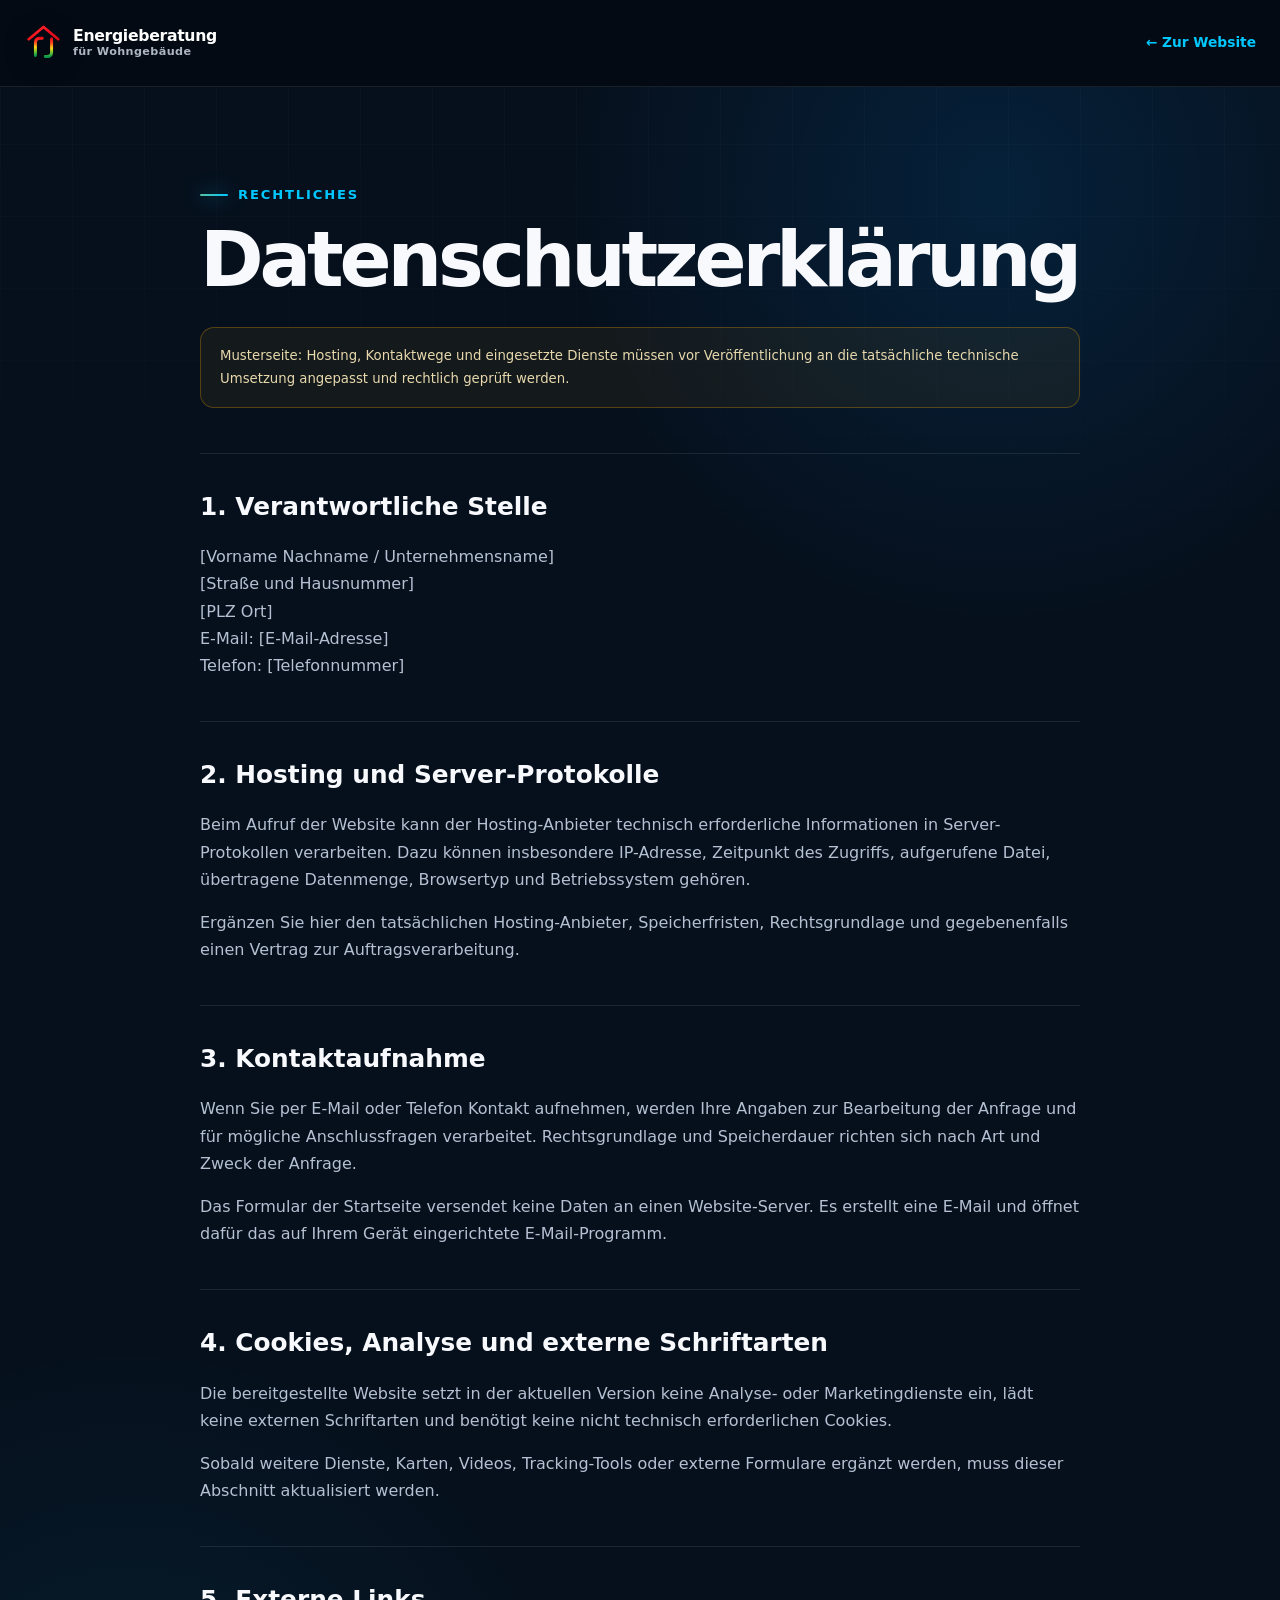
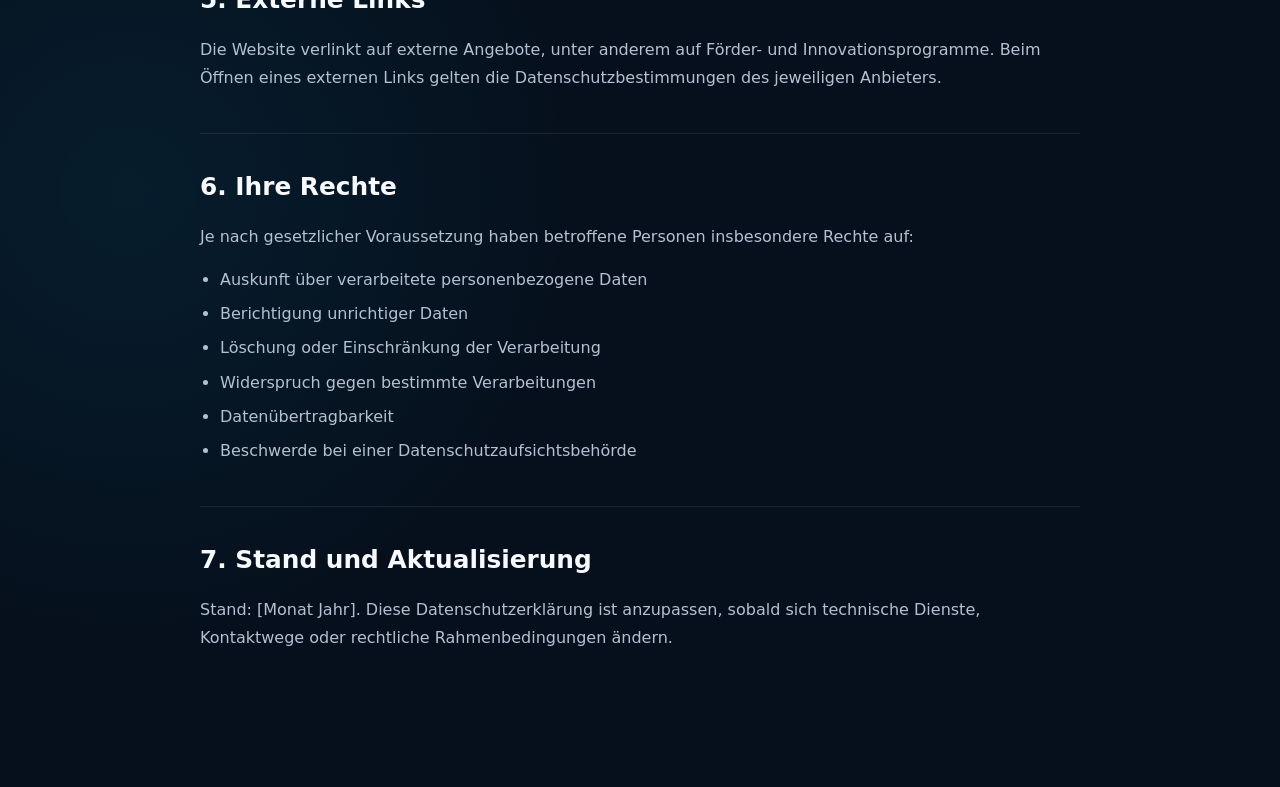
==== datenschutz.html @ 68be60ed "Add files via upload" ====
<!DOCTYPE html>
<html lang="de">
<head>
    <meta charset="UTF-8">
    <meta name="viewport" content="width=device-width, initial-scale=1.0">
    <title>Datenschutz | Energieberatung für Wohngebäude</title>
    <meta name="robots" content="noindex">
    <meta name="theme-color" content="#07111f">
    <link rel="icon" href="images/energieberatung-label.svg" type="image/svg+xml">
    <link rel="stylesheet" href="style.css">
</head>
<body class="legal-body">
    <header class="legal-header">
        <nav class="navbar container" aria-label="Navigation">
            <a href="index.html" class="brand consultancy-brand" aria-label="Energieberatung für Wohngebäude – Startseite">
                <img class="consultancy-brand-icon"
                     src="images/energieberatung-label.svg"
                     alt=""
                     width="64"
                     height="64"
                     decoding="async">
                <span class="consultancy-brand-text">
                    <strong>Energieberatung</strong>
                    <span>für Wohngebäude</span>
                </span>
            </a>
            <a class="legal-back" href="index.html">← Zur Website</a>
        </nav>
    </header>

    <main class="legal-main">
        <div class="container legal-content">
            <p class="eyebrow">Rechtliches</p>
            <h1>Datenschutzerklärung</h1>
            <p class="legal-warning">
                Musterseite: Hosting, Kontaktwege und eingesetzte Dienste müssen vor Veröffentlichung
                an die tatsächliche technische Umsetzung angepasst und rechtlich geprüft werden.
            </p>

            <section class="legal-section">
                <h2>1. Verantwortliche Stelle</h2>
                <p>
                    [Vorname Nachname / Unternehmensname]<br>
                    [Straße und Hausnummer]<br>
                    [PLZ Ort]<br>
                    E-Mail: [E-Mail-Adresse]<br>
                    Telefon: [Telefonnummer]
                </p>
            </section>

            <section class="legal-section">
                <h2>2. Hosting und Server-Protokolle</h2>
                <p>
                    Beim Aufruf der Website kann der Hosting-Anbieter technisch erforderliche
                    Informationen in Server-Protokollen verarbeiten. Dazu können insbesondere
                    IP-Adresse, Zeitpunkt des Zugriffs, aufgerufene Datei, übertragene Datenmenge,
                    Browsertyp und Betriebssystem gehören.
                </p>
                <p>
                    Ergänzen Sie hier den tatsächlichen Hosting-Anbieter, Speicherfristen,
                    Rechtsgrundlage und gegebenenfalls einen Vertrag zur Auftragsverarbeitung.
                </p>
            </section>

            <section class="legal-section">
                <h2>3. Kontaktaufnahme</h2>
                <p>
                    Wenn Sie per E-Mail oder Telefon Kontakt aufnehmen, werden Ihre Angaben zur
                    Bearbeitung der Anfrage und für mögliche Anschlussfragen verarbeitet.
                    Rechtsgrundlage und Speicherdauer richten sich nach Art und Zweck der Anfrage.
                </p>
                <p>
                    Das Formular der Startseite versendet keine Daten an einen Website-Server.
                    Es erstellt eine E-Mail und öffnet dafür das auf Ihrem Gerät eingerichtete
                    E-Mail-Programm.
                </p>
            </section>

            <section class="legal-section">
                <h2>4. Cookies, Analyse und externe Schriftarten</h2>
                <p>
                    Die bereitgestellte Website setzt in der aktuellen Version keine Analyse-
                    oder Marketingdienste ein, lädt keine externen Schriftarten und benötigt
                    keine nicht technisch erforderlichen Cookies.
                </p>
                <p>
                    Sobald weitere Dienste, Karten, Videos, Tracking-Tools oder externe Formulare
                    ergänzt werden, muss dieser Abschnitt aktualisiert werden.
                </p>
            </section>

            <section class="legal-section">
                <h2>5. Externe Links</h2>
                <p>
                    Die Website verlinkt auf externe Angebote, unter anderem auf Förder- und
                    Innovationsprogramme. Beim Öffnen eines externen Links gelten die
                    Datenschutzbestimmungen des jeweiligen Anbieters.
                </p>
            </section>

            <section class="legal-section">
                <h2>6. Ihre Rechte</h2>
                <p>Je nach gesetzlicher Voraussetzung haben betroffene Personen insbesondere Rechte auf:</p>
                <ul>
                    <li>Auskunft über verarbeitete personenbezogene Daten</li>
                    <li>Berichtigung unrichtiger Daten</li>
                    <li>Löschung oder Einschränkung der Verarbeitung</li>
                    <li>Widerspruch gegen bestimmte Verarbeitungen</li>
                    <li>Datenübertragbarkeit</li>
                    <li>Beschwerde bei einer Datenschutzaufsichtsbehörde</li>
                </ul>
            </section>

            <section class="legal-section">
                <h2>7. Stand und Aktualisierung</h2>
                <p>
                    Stand: [Monat Jahr]. Diese Datenschutzerklärung ist anzupassen, sobald sich
                    technische Dienste, Kontaktwege oder rechtliche Rahmenbedingungen ändern.
                </p>
            </section>
        </div>
</body>
</html>
---- style.css ----
/* ==========================================================
   SKYWALKER ENERGIE
   Responsive One-Page Website
   ========================================================== */

/* ==========================================================
   DESIGN TOKENS
   ========================================================== */

:root {
    --bg: #06101d;
    --bg-deep: #030a13;
    --bg-soft: #0a1728;
    --surface: #0e1d31;
    --surface-strong: #122641;
    --surface-light: #f4fbf8;
    --primary: #00c8ff;
    --primary-strong: #1595ff;
    --primary-soft: rgba(0, 200, 255, 0.12);
    --teal: #58c2a1;
    --lime: #cce300;
    --orange: #ffad00;
    --red: #ef463b;
    --text: #f7f9fc;
    --text-soft: #b5c0d2;
    --text-dark: #0c1726;
    --line: rgba(255, 255, 255, 0.09);
    --line-strong: rgba(0, 200, 255, 0.32);
    --shadow: 0 24px 70px rgba(0, 0, 0, 0.34);
    --shadow-soft: 0 18px 45px rgba(0, 0, 0, 0.22);
    --radius-sm: 14px;
    --radius: 22px;
    --radius-lg: 34px;
    --header-height: 86px;
    --container: 1240px;
    --ease: cubic-bezier(0.2, 0.7, 0.2, 1);
}

/* ==========================================================
   RESET & BASE
   ========================================================== */

*,
*::before,
*::after {
    box-sizing: border-box;
}

html {
    scroll-behavior: smooth;
    scroll-padding-top: calc(var(--header-height) + 20px);
}

body {
    margin: 0;
    min-width: 320px;
    overflow-x: hidden;
    background:
        radial-gradient(circle at 78% 8%, rgba(0, 148, 255, 0.13), transparent 27rem),
        radial-gradient(circle at 10% 75%, rgba(0, 200, 255, 0.07), transparent 28rem),
        var(--bg);
    color: var(--text);
    font-family: Inter, ui-sans-serif, system-ui, -apple-system, BlinkMacSystemFont, "Segoe UI", sans-serif;
    font-size: 16px;
    line-height: 1.7;
    text-rendering: optimizeLegibility;
}

body::before {
    content: "";
    position: fixed;
    inset: 0;
    z-index: -3;
    pointer-events: none;
    background-image:
        linear-gradient(rgba(255, 255, 255, 0.022) 1px, transparent 1px),
        linear-gradient(90deg, rgba(255, 255, 255, 0.022) 1px, transparent 1px);
    background-size: 72px 72px;
    mask-image: linear-gradient(to bottom, black, transparent 76%);
}

body.nav-open {
    overflow: hidden;
}

img,
svg {
    display: block;
    max-width: 100%;
}

svg {
    fill: none;
    stroke: currentColor;
    stroke-width: 1.7;
    stroke-linecap: round;
    stroke-linejoin: round;
}

a {
    color: inherit;
    text-decoration: none;
}

button,
input,
select,
textarea {
    font: inherit;
}

button,
select {
    cursor: pointer;
}

button {
    color: inherit;
}

h1,
h2,
h3,
p {
    margin-top: 0;
}

h1,
h2,
h3 {
    text-wrap: balance;
}

p {
    text-wrap: pretty;
}

ul,
ol {
    margin: 0;
    padding: 0;
}

li {
    list-style: none;
}

section {
    position: relative;
    scroll-margin-top: calc(var(--header-height) + 18px);
}

::selection {
    background: rgba(0, 200, 255, 0.32);
    color: white;
}

:focus-visible {
    outline: 3px solid rgba(0, 200, 255, 0.7);
    outline-offset: 4px;
}

.container {
    width: min(var(--container), calc(100% - 48px));
    margin-inline: auto;
}

.section {
    padding: 120px 0;
}

.section-soft {
    background:
        linear-gradient(180deg, rgba(255, 255, 255, 0.012), rgba(255, 255, 255, 0.03)),
        var(--bg-soft);
    border-block: 1px solid rgba(255, 255, 255, 0.035);
}

.svg-sprite {
    position: absolute;
    width: 0;
    height: 0;
    overflow: hidden;
}

.sr-only {
    position: absolute !important;
    width: 1px !important;
    height: 1px !important;
    padding: 0 !important;
    margin: -1px !important;
    overflow: hidden !important;
    clip: rect(0, 0, 0, 0) !important;
    white-space: nowrap !important;
    border: 0 !important;
}

.skip-link {
    position: fixed;
    top: 12px;
    left: 12px;
    z-index: 2000;
    padding: 11px 16px;
    border-radius: 10px;
    background: white;
    color: var(--text-dark);
    transform: translateY(-160%);
    transition: transform 0.2s ease;
}

.skip-link:focus {
    transform: translateY(0);
}

.eyebrow {
    display: inline-flex;
    align-items: center;
    gap: 10px;
    margin-bottom: 18px;
    color: var(--primary);
    font-size: 0.82rem;
    font-weight: 800;
    letter-spacing: 0.14em;
    line-height: 1.4;
    text-transform: uppercase;
}

.eyebrow::before {
    content: "";
    width: 28px;
    height: 2px;
    border-radius: 999px;
    background: linear-gradient(90deg, var(--teal), var(--primary));
    box-shadow: 0 0 18px rgba(0, 200, 255, 0.7);
}

.section-heading {
    display: grid;
    grid-template-columns: minmax(0, 1.05fr) minmax(300px, 0.75fr);
    gap: 72px;
    align-items: end;
    margin-bottom: 56px;
}

.section-heading.centered {
    display: flex;
    max-width: 820px;
    margin: 0 auto 68px;
    flex-direction: column;
    align-items: center;
    gap: 0;
    text-align: center;
}

.section-heading h2,
.benefits-copy h2,
.innovation-intro h2,
.about-copy h2,
.contact-copy h2 {
    margin-bottom: 0;
    font-size: clamp(2.35rem, 4.2vw, 4.35rem);
    line-height: 1.08;
    letter-spacing: -0.045em;
}

.section-intro,
.innovation-intro p,
.about-copy > p,
.contact-copy > p,
.benefits-copy > p {
    color: var(--text-soft);
    font-size: 1.08rem;
}

.section-heading.centered .section-intro {
    max-width: 690px;
    margin-bottom: 0;
}

/* ==========================================================
   HEADER & NAVIGATION
   ========================================================== */

.site-header {
    position: fixed;
    inset: 0 0 auto;
    z-index: 1000;
    height: var(--header-height);
    border-bottom: 1px solid transparent;
    background: rgba(3, 10, 19, 0.32);
    transition:
        background 0.35s ease,
        border-color 0.35s ease,
        box-shadow 0.35s ease;
}

.site-header.is-scrolled {
    border-color: rgba(255, 255, 255, 0.07);
    background: rgba(3, 10, 19, 0.86);
    box-shadow: 0 14px 44px rgba(0, 0, 0, 0.17);
    backdrop-filter: blur(18px);
}

.navbar {
    display: flex;
    height: 100%;
    align-items: center;
    justify-content: space-between;
    gap: 32px;
}
.nav-left{
    display:flex;
    align-items:center;
    gap: 5px;
}

.nav-links-left,
.nav-links-right{
    display:flex;
    align-items:center;
    gap:30px;
    margin:0;
    padding:0;
}

.nav-links-left li,
.nav-links-right li{
    list-style:none;
}

.brand {
    display: inline-flex;
    flex: 0 0 auto;
    align-items: center;
    gap: 12px;
    color: white;
}

.brand-mark {
    display: flex;
    height: 26px;
    align-items: end;
    gap: 2px;
}

.brand-mark span {
    display: block;
    width: 7px;
    border-radius: 2px 2px 0 0;
}

.brand-mark span:nth-child(1) {
    height: 9px;
    background: var(--teal);
}

.brand-mark span:nth-child(2) {
    height: 17px;
    background: var(--lime);
}

.brand-mark span:nth-child(3) {
    height: 23px;
    background: #ffd300;
}

.brand-mark span:nth-child(4) {
    height: 16px;
    background: var(--orange);
}

.brand-mark span:nth-child(5) {
    height: 10px;
    background: var(--red);
}

.brand-name {
    display: flex;
    align-items: baseline;
    gap: 7px;
    font-size: 1.16rem;
    letter-spacing: -0.02em;
}

.brand-name strong {
    font-size: 1.23rem;
    font-weight: 800;
}

.brand-name span {
    color: #d9e4f3;
    font-weight: 500;
}

.nav-panel {
    display: flex;
    align-items: center;
    gap: 34px;
}

.nav-links {
    display: flex;
    align-items: center;
    gap: 30px;
}

.nav-links a {
    position: relative;
    padding: 9px 0;
    color: rgba(255, 255, 255, 0.84);
    font-size: 0.94rem;
    font-weight: 650;
    transition: color 0.25s ease;
}

.nav-links a::after {
    content: "";
    position: absolute;
    right: 0;
    bottom: 3px;
    left: 0;
    height: 2px;
    border-radius: 999px;
    background: var(--primary);
    transform: scaleX(0);
    transform-origin: right;
    transition: transform 0.3s var(--ease);
}

.nav-links a:hover,
.nav-links a.is-active {
    color: white;
}

.nav-links a:hover::after,
.nav-links a.is-active::after {
    transform: scaleX(1);
    transform-origin: left;
}

.nav-cta {
    display: inline-flex;
    min-height: 44px;
    align-items: center;
    justify-content: center;
    padding: 0 20px;
    border: 1px solid rgba(0, 200, 255, 0.65);
    border-radius: 999px;
    color: var(--primary);
    font-size: 0.9rem;
    font-weight: 750;
    transition:
        color 0.25s ease,
        background 0.25s ease,
        transform 0.25s ease;
}

.nav-cta:hover {
    background: var(--primary);
    color: #00131d;
    transform: translateY(-2px);
}

.nav-toggle {
    display: none;
    width: 48px;
    height: 48px;
    padding: 0;
    border: 1px solid var(--line);
    border-radius: 13px;
    background: rgba(255, 255, 255, 0.04);
}

.nav-toggle > span:not(.sr-only) {
    display: block;
    width: 21px;
    height: 2px;
    margin: 5px auto;
    border-radius: 999px;
    background: white;
    transition:
        transform 0.25s ease,
        opacity 0.25s ease;
}

.nav-toggle[aria-expanded="true"] > span:nth-child(2) {
    transform: translateY(7px) rotate(45deg);
}

.nav-toggle[aria-expanded="true"] > span:nth-child(3) {
    opacity: 0;
}

.nav-toggle[aria-expanded="true"] > span:nth-child(4) {
    transform: translateY(-7px) rotate(-45deg);
}

.scroll-progress {
    position: absolute;
    right: 0;
    bottom: -1px;
    left: 0;
    height: 2px;
    background: transparent;
}

.scroll-progress span {
    display: block;
    width: 0;
    height: 100%;
    background: linear-gradient(90deg, var(--teal), var(--primary), var(--primary-strong));
    box-shadow: 0 0 16px rgba(0, 200, 255, 0.85);
}

/* ==========================================================
   BUTTONS & LINKS
   ========================================================== */

.button {
    display: inline-flex;
    min-height: 56px;
    align-items: center;
    justify-content: center;
    gap: 11px;
    padding: 0 27px;
    border: 1px solid transparent;
    border-radius: 999px;
    font-size: 0.95rem;
    font-weight: 800;
    line-height: 1.2;
    transition:
        transform 0.3s var(--ease),
        box-shadow 0.3s var(--ease),
        background 0.3s ease,
        border-color 0.3s ease;
}

.button svg,
.text-link svg {
    width: 20px;
    height: 20px;
    transition: transform 0.3s var(--ease);
}

.button:hover,
.button:focus-visible {
    transform: translateY(-4px);
}

.button:hover svg,
.text-link:hover svg {
    transform: translateX(4px);
}

.button-primary {
    background: linear-gradient(135deg, var(--primary), var(--primary-strong));
    box-shadow: 0 15px 38px rgba(0, 170, 255, 0.28);
    color: white;
}

.button-primary:hover {
    box-shadow: 0 22px 50px rgba(0, 170, 255, 0.42);
}

.button-outline {
    border-color: rgba(0, 200, 255, 0.65);
    background: rgba(7, 19, 33, 0.42);
    color: var(--primary);
    backdrop-filter: blur(12px);
}

.button-outline:hover {
    border-color: var(--primary);
    background: var(--primary-soft);
    color: white;
}

.text-link {
    display: inline-flex;
    align-items: center;
    gap: 10px;
    color: var(--primary);
    font-weight: 800;
}

/* ==========================================================
   HERO
   ========================================================== */

.hero {
    display: flex;
    min-height: 100svh;
    align-items: center;
    overflow: hidden;
    padding: calc(var(--header-height) + 65px) 0 84px;
    isolation: isolate;
}

.hero::before {
    content: "";
    position: absolute;
    inset: 0;
    z-index: -4;
    background:
        radial-gradient(circle at 72% 45%, rgba(0, 118, 255, 0.2), transparent 30rem),
        linear-gradient(90deg, rgba(3, 10, 19, 0.98) 0%, rgba(3, 10, 19, 0.9) 34%, rgba(3, 10, 19, 0.42) 66%, rgba(3, 10, 19, 0.65) 100%);
}

.hero-grid {
    display: grid;
    grid-template-columns: minmax(0, 0.88fr) minmax(520px, 1.12fr);
    gap: 54px;
    align-items: center;
}

.hero-copy {
    position: relative;
    z-index: 4;
    padding: 36px 0;
}

.hero h1 {
    max-width: 760px;
    margin-bottom: 30px;
    font-size: clamp(3.2rem, 5.6vw, 5.8rem);
    line-height: 1.01;
    letter-spacing: -0.062em;
}

.hero h1 span {
    display: block;
    color: white;
}

.hero-lead {
    max-width: 610px;
    margin-bottom: 22px;
    color: var(--primary);
    font-size: clamp(1.35rem, 2.1vw, 2rem);
    font-weight: 700;
    line-height: 1.35;
}

.hero-text {
    max-width: 650px;
    margin-bottom: 38px;
    color: var(--text-soft);
    font-size: 1.08rem;
}

.hero-actions {
    display: flex;
    flex-wrap: wrap;
    gap: 14px;
    margin-bottom: 35px;
}

.hero-credentials {
    display: flex;
    flex-wrap: wrap;
    gap: 9px;
}

.hero-credentials span {
    padding: 7px 12px;
    border: 1px solid var(--line);
    border-radius: 999px;
    background: rgba(255, 255, 255, 0.035);
    color: #d7e0ec;
    font-size: 0.78rem;
    font-weight: 700;
}

.hero-visual {
    position: relative;
    min-width: 0;
}

.hero-glow {
    position: absolute;
    inset: 9% 5% 3% 9%;
    border-radius: 50%;
    background: rgba(0, 140, 255, 0.22);
    filter: blur(80px);
}

.hero-image {
    position: relative;
    min-height: 650px;
    margin: 0;
    overflow: hidden;
    border: 1px solid rgba(255, 255, 255, 0.08);
    border-radius: 48% 20px 28px 28px;
    box-shadow: var(--shadow);
    isolation: isolate;
}

.hero-image::before {
    content: "";
    position: absolute;
    inset: 0;
    z-index: 2;
    border-radius: inherit;
    box-shadow: inset 0 0 0 1px rgba(0, 200, 255, 0.1);
    pointer-events: none;
}

.hero-image img {
    width: 100%;
    height: 100%;
    min-height: 650px;
    object-fit: cover;
    object-position: 53% center;
    transform: scale(1.01);
    transition: transform 1.1s var(--ease);
}

.hero-visual:hover .hero-image img {
    transform: scale(1.045);
}

.hero-image-shade {
    position: absolute;
    inset: 0;
    z-index: 1;
    background:
        linear-gradient(90deg, rgba(3, 10, 19, 0.72), transparent 24%),
        linear-gradient(180deg, transparent 68%, rgba(3, 10, 19, 0.58));
    pointer-events: none;
}

.scan-line {
    position: absolute;
    z-index: 3;
    top: -10%;
    right: 0;
    left: 18%;
    height: 2px;
    background: linear-gradient(90deg, transparent, rgba(0, 200, 255, 0.9), transparent);
    box-shadow: 0 0 24px rgba(0, 200, 255, 0.9);
    opacity: 0.6;
    animation: scan 6s ease-in-out infinite;
}

.floating-card {
    position: absolute;
    z-index: 5;
    display: flex;
    align-items: center;
    gap: 12px;
    min-width: 230px;
    padding: 15px 17px;
    border: 1px solid rgba(255, 255, 255, 0.12);
    border-radius: 16px;
    background: rgba(6, 16, 29, 0.76);
    box-shadow: var(--shadow-soft);
    backdrop-filter: blur(16px);
    animation: float 6s ease-in-out infinite;
}

.floating-card strong,
.floating-card small {
    display: block;
}

.floating-card strong {
    margin-bottom: 2px;
    font-size: 0.86rem;
}

.floating-card small {
    color: var(--text-soft);
    font-size: 0.72rem;
}

.floating-card svg {
    width: 27px;
    height: 27px;
    color: var(--primary);
}

.floating-card-top {
    top: 72px;
    left: -26px;
}

.floating-card-bottom {
    right: -22px;
    bottom: 70px;
    animation-delay: -2.4s;
}

.status-dot {
    width: 10px;
    height: 10px;
    flex: 0 0 10px;
    border-radius: 50%;
    background: var(--primary);
    box-shadow: 0 0 0 6px rgba(0, 200, 255, 0.1), 0 0 22px rgba(0, 200, 255, 0.85);
}

.hero-orbit {
    position: absolute;
    z-index: -2;
    border: 1px solid rgba(0, 200, 255, 0.1);
    border-radius: 50%;
    pointer-events: none;
}

.hero-orbit-one {
    top: 17%;
    right: -14%;
    width: 840px;
    height: 840px;
}

.hero-orbit-two {
    top: 28%;
    right: 2%;
    width: 590px;
    height: 590px;
    border-style: dashed;
    animation: rotate 60s linear infinite;
}

.scroll-cue {
    position: absolute;
    bottom: 28px;
    left: 50%;
    z-index: 5;
    display: flex;
    align-items: center;
    gap: 10px;
    color: rgba(255, 255, 255, 0.48);
    font-size: 0.72rem;
    font-weight: 700;
    letter-spacing: 0.11em;
    text-transform: uppercase;
    transform: translateX(-50%);
}

.scroll-cue span {
    position: relative;
    width: 23px;
    height: 35px;
    border: 1px solid rgba(255, 255, 255, 0.28);
    border-radius: 999px;
}

.scroll-cue span::after {
    content: "";
    position: absolute;
    top: 8px;
    left: 50%;
    width: 4px;
    height: 4px;
    border-radius: 50%;
    background: var(--primary);
    transform: translateX(-50%);
    animation: scrollDot 2s ease-in-out infinite;
}

/* ==========================================================
   SERVICES
   ========================================================== */

.services-grid {
    display: grid;
    grid-template-columns: repeat(3, minmax(0, 1fr));
    gap: 20px;
}

.service-card {
    position: relative;
    min-height: 410px;
    overflow: hidden;
    padding: 30px;
    border: 1px solid var(--line);
    border-radius: var(--radius);
    background:
        linear-gradient(145deg, rgba(255, 255, 255, 0.035), transparent 55%),
        var(--surface);
    box-shadow: 0 14px 40px rgba(0, 0, 0, 0.12);
    transition:
        transform 0.38s var(--ease),
        border-color 0.38s ease,
        box-shadow 0.38s ease;
}

.service-card::before {
    content: "";
    position: absolute;
    top: -90px;
    right: -80px;
    width: 190px;
    height: 190px;
    border-radius: 50%;
    background: rgba(0, 200, 255, 0.09);
    filter: blur(8px);
    transition: transform 0.5s var(--ease);
}

.service-card:hover {
    border-color: rgba(0, 200, 255, 0.32);
    box-shadow: 0 24px 55px rgba(0, 0, 0, 0.24);
    transform: translateY(-8px);
}

.service-card:hover::before {
    transform: scale(1.35);
}

.service-icon {
    display: grid;
    width: 52px;
    height: 52px;
    margin-bottom: 28px;
    place-items: center;
    border: 1px solid rgba(0, 200, 255, 0.24);
    border-radius: 15px;
    background: var(--primary-soft);
    color: var(--primary);
}

.service-icon svg {
    width: 27px;
    height: 27px;
}

.service-number {
    position: absolute;
    top: 28px;
    right: 28px;
    color: rgba(255, 255, 255, 0.22);
    font-size: 0.78rem;
    font-weight: 900;
    letter-spacing: 0.12em;
}

.service-card h3 {
    min-height: 62px;
    margin-bottom: 15px;
    font-size: 1.32rem;
    line-height: 1.25;
}

.service-card > p {
    margin-bottom: 20px;
    color: var(--text-soft);
    font-size: 0.94rem;
}

.check-list {
    display: grid;
    gap: 9px;
}

.check-list li {
    position: relative;
    padding-left: 22px;
    color: #d7e0ec;
    font-size: 0.86rem;
}

.check-list li::before {
    content: "✓";
    position: absolute;
    left: 0;
    color: var(--primary);
    font-weight: 900;
}

.featured-card {
    border-color: rgba(0, 200, 255, 0.35);
    background:
        linear-gradient(145deg, rgba(0, 200, 255, 0.12), transparent 58%),
        var(--surface-strong);
}

.card-label {
    position: absolute;
    top: 28px;
    left: 94px;
    padding: 5px 10px;
    border-radius: 999px;
    background: rgba(0, 200, 255, 0.12);
    color: var(--primary);
    font-size: 0.68rem;
    font-weight: 800;
    letter-spacing: 0.05em;
    text-transform: uppercase;
}

.section-note {
    grid-column: 1 / -1;

    display: flex;
    align-items: center;
    gap: 18px;

    width: 100%;
    max-width: none;

    padding: 20px 24px;

    border: 1px solid rgba(0, 212, 255, 0.15);
    border-radius: 18px;

    background: linear-gradient(
        90deg,
        rgba(0,212,255,.05),
        rgba(255,255,255,.02)
    );

    backdrop-filter: blur(10px);
}

.section-note svg {
    width: 23px;
    height: 23px;
    flex: 0 0 23px;
    margin-top: 2px;
    color: var(--primary);
}

.section-note p {
    margin: 0;
    color: var(--text-soft);
    font-size: 0.82rem;
    
}

/* ==========================================================
   BENEFITS
   ========================================================== */

.benefits {
    overflow: hidden;
}

.benefits::before {
    content: "";
    position: absolute;
    top: 12%;
    left: -200px;
    width: 520px;
    height: 520px;
    border: 1px solid rgba(0, 200, 255, 0.08);
    border-radius: 50%;
}

.benefits-grid {
    display: grid;
    grid-template-columns: minmax(0, 0.88fr) minmax(480px, 1.12fr);
    gap: 90px;
    align-items: center;
}

.benefits-copy > p {
    max-width: 620px;
    margin: 26px 0 34px;
}

.benefit-highlight {
    display: flex;
    max-width: 500px;
    align-items: center;
    gap: 20px;
    padding: 23px 26px;
    border: 1px solid var(--line-strong);
    border-radius: var(--radius);
    background: linear-gradient(135deg, rgba(0, 200, 255, 0.11), rgba(21, 149, 255, 0.04));
}

.highlight-value {
    color: var(--primary);
    font-size: 4rem;
    font-weight: 900;
    line-height: 1;
    text-shadow: 0 0 26px rgba(0, 200, 255, 0.35);
}

.benefit-highlight strong {
    display: block;
    margin-bottom: 4px;
    font-size: 1.02rem;
}

.benefit-highlight p {
    margin: 0;
    color: var(--text-soft);
    font-size: 0.86rem;
}

.benefit-list {
    display: grid;
    gap: 14px;
}

.benefit-item {
    display: grid;
    grid-template-columns: 58px 1fr;
    gap: 19px;
    padding: 23px;
    border: 1px solid var(--line);
    border-radius: var(--radius);
    background: rgba(255, 255, 255, 0.028);
    transition:
        transform 0.32s var(--ease),
        border-color 0.32s ease,
        background 0.32s ease;
}

.benefit-item:hover {
    border-color: rgba(0, 200, 255, 0.3);
    background: rgba(0, 200, 255, 0.045);
    transform: translateX(7px);
}

.benefit-icon {
    display: grid;
    width: 58px;
    height: 58px;
    place-items: center;
    border-radius: 17px;
    background: var(--primary-soft);
    color: var(--primary);
}

.benefit-icon svg {
    width: 28px;
    height: 28px;
}

.benefit-item h3 {
    margin-bottom: 6px;
    font-size: 1.12rem;
}

.benefit-item p {
    margin: 0;
    color: var(--text-soft);
    font-size: 0.9rem;
}

/* ==========================================================
   PROCESS
   ========================================================== */

.process-list {
    position: relative;
    display: grid;
    grid-template-columns: repeat(5, minmax(0, 1fr));
    gap: 18px;
}

.process-list::before {
    content: "";
    position: absolute;
    top: 33px;
    right: 8%;
    left: 8%;
    height: 1px;
    background: linear-gradient(90deg, transparent, rgba(0, 200, 255, 0.5), transparent);
}

.process-step {
    position: relative;
    z-index: 1;
}

.process-number {
    display: grid;
    width: 66px;
    height: 66px;
    margin-bottom: 23px;
    place-items: center;
    border: 1px solid rgba(0, 200, 255, 0.36);
    border-radius: 50%;
    background: var(--bg-soft);
    color: var(--primary);
    font-size: 0.87rem;
    font-weight: 900;
    box-shadow: 0 0 0 9px var(--bg-soft), 0 0 30px rgba(0, 200, 255, 0.1);
}

.process-step h3 {
    margin-bottom: 9px;
    font-size: 1.06rem;
}

.process-step p {
    margin: 0;
    color: var(--text-soft);
    font-size: 0.86rem;
}

/* ==========================================================
   INNOVATION
   ========================================================== */

.innovation {
    overflow: hidden;
    isolation: isolate;
    background:
        radial-gradient(circle at 88% 15%, rgba(0, 200, 255, 0.16), transparent 32rem),
        linear-gradient(180deg, #071220, #040c16);
}

.innovation::before {
    content: "";
    position: absolute;
    z-index: -2;
    top: 4%;
    right: -16%;
    width: 760px;
    height: 760px;
    border: 1px solid rgba(0, 200, 255, 0.12);
    border-radius: 50%;
}

.innovation-grid-bg {
    position: absolute;
    inset: 0;
    z-index: -3;
    opacity: 0.33;
    background-image:
        linear-gradient(rgba(0, 200, 255, 0.05) 1px, transparent 1px),
        linear-gradient(90deg, rgba(0, 200, 255, 0.05) 1px, transparent 1px);
    background-size: 46px 46px;
    mask-image: linear-gradient(90deg, transparent, black 50%, black);
}

.innovation-intro {
    display: grid;
    grid-template-columns: minmax(0, 1fr) minmax(360px, 0.72fr);
    gap: 90px;
    align-items: end;
    margin-bottom: 72px;
}

.innovation-intro p {
    margin-bottom: 14px;
}

.innovation-layout {
    display: grid;
    grid-template-columns: minmax(0, 0.7fr) minmax(540px, 1.3fr);
    gap: 56px;
    align-items: center;
}

.innovation-features {
    display: grid;
    gap: 13px;
}

.innovation-feature {
    display: grid;
    grid-template-columns: 44px 1fr;
    gap: 16px;
    padding: 19px 20px;
    border: 1px solid var(--line);
    border-radius: 17px;
    background: rgba(255, 255, 255, 0.025);
    transition:
        border-color 0.3s ease,
        transform 0.3s var(--ease);
}

.innovation-feature:hover {
    border-color: rgba(0, 200, 255, 0.28);
    transform: translateX(6px);
}

.innovation-feature > span {
    color: var(--primary);
    font-size: 0.78rem;
    font-weight: 900;
    letter-spacing: 0.08em;
}

.innovation-feature h3 {
    margin-bottom: 5px;
    font-size: 1rem;
}

.innovation-feature p {
    margin: 0;
    color: var(--text-soft);
    font-size: 0.84rem;
}

.innovation-status {
    display: flex;
    align-items: flex-start;
    gap: 14px;
    margin-top: 8px;
    padding: 18px 19px;
    border: 1px solid rgba(88, 194, 161, 0.22);
    border-radius: 17px;
    background: rgba(88, 194, 161, 0.055);
}

.innovation-status .status-dot {
    margin-top: 7px;
    background: var(--teal);
    box-shadow: 0 0 0 6px rgba(88, 194, 161, 0.1), 0 0 22px rgba(88, 194, 161, 0.6);
}

.innovation-status p {
    margin: 0;
    color: var(--text-soft);
    font-size: 0.82rem;
}

.innovation-status strong {
    color: white;
}
.innovation-section{
    position:relative;
    overflow:hidden;
}

.innovation-bg{
    position:absolute;
    inset:0;
    pointer-events:none;
    z-index:0;
}

.innovation-section > *:not(.innovation-bg){
    position:relative;
    z-index:2;
}
.innovation-orbit{
    position:absolute;
    border-radius:50%;
    border:1px solid rgba(0,200,255,.08);
}

.innovation-orbit-one{
    width:700px;
    height:700px;
    top:15%;
    right:-220px;
}

.innovation-orbit-two{
    width:420px;
    height:420px;
    top:35%;
    right:120px;

    border-style:dashed;
    animation:rotate 80s linear infinite;
}
.innovation-dot{

    position:absolute;

    width:7px;
    height:7px;

    border-radius:50%;

    background:#00d4ff;

    box-shadow:
        0 0 8px #00d4ff,
        0 0 18px rgba(0,212,255,.8),
        0 0 40px rgba(0,212,255,.35);

    animation:innovationFloat 7s ease-in-out infinite;
}
@keyframes innovationFloat{

    0%,100%{
        transform:translateY(0);
        opacity:.35;
    }

    50%{
        transform:translateY(-18px);
        opacity:1;
    }

}

.dot-1{top:8%;left:12%;}
.dot-2{top:20%;left:32%;}
.dot-3{top:12%;right:24%;}
.dot-4{top:45%;left:18%;}
.dot-5{top:62%;left:45%;}
.dot-6{bottom:18%;right:15%;}
.dot-7{bottom:28%;left:22%;}
.dot-8{bottom:8%;right:35%;}

.innovation-details{

    max-height:0;

    overflow:hidden;

    opacity:0;

    transition:
        max-height .8s ease,
        opacity .5s ease;

}

.innovation-details.open{

    max-height:8000px;

    opacity:1;

}
.innovation-toggle{

    margin:40px auto;

    display:flex;

    align-items:center;

    gap:12px;

}
.innovation-arrow{
    transition: transform .3s ease;
}

.innovation-toggle:hover .innovation-arrow{
    transform: translateX(6px);
}
.innovation-toggle{
    display:inline-flex;
    align-items:center;
    gap:12px;

    padding:14px 28px;

    background:rgba(0, 200, 255, 0.05);
    border:1px solid rgba(0, 200, 255, 0.35);
    border-radius:999px;

    color:#ffffff;

    font-size:1.25rem;
    font-weight:700;
    letter-spacing:0.02em;

    cursor:pointer;

    transition:
        background .3s ease,
        border-color .3s ease,
        transform .3s ease,
        box-shadow .3s ease;
}

.innovation-toggle:hover{
    background:rgba(0, 200, 255, 0.12);
    border-color:#00d4ff;

    box-shadow:
        0 0 18px rgba(0,212,255,.25);

    transform:translateY(-2px);
}

.innovation-toggle:active{
    transform:translateY(0);
}

pitch deck */

.pitchdeck {
    overflow: hidden;
    border: 1px solid rgba(0, 200, 255, 0.24);
    border-radius: 24px;
    background: #07111f;
    box-shadow: 0 35px 90px rgba(0, 0, 0, 0.42);
}

.deck-topbar {
    display: flex;
    min-height: 68px;
    align-items: center;
    justify-content: space-between;
    padding: 0 22px;
    border-bottom: 1px solid var(--line);
    background: rgba(255, 255, 255, 0.025);
}

.deck-topbar > div {
    display: flex;
    align-items: baseline;
    gap: 9px;
}

.deck-kicker {
    color: var(--primary);
    font-size: 0.7rem;
    font-weight: 800;
    letter-spacing: 0.1em;
    text-transform: uppercase;
}

.deck-topbar strong {
    font-size: 0.92rem;
}

.deck-counter {
    color: var(--text-soft);
    font-size: 0.76rem;
    font-weight: 800;
    letter-spacing: 0.08em;
}

.deck-stage {
    position: relative;
    aspect-ratio: 740 / 395;
    overflow: hidden;
    background: #f4fbf8;
}

.deck-slide {
    position: absolute;
    inset: 0;
    visibility: hidden;
    opacity: 0;
    transform: translateX(20px) scale(0.985);
    transition:
        opacity 0.38s ease,
        transform 0.38s var(--ease),
        visibility 0.38s;
}

.deck-slide.is-active {
    visibility: visible;
    opacity: 1;
    transform: translateX(0) scale(1);
}

.deck-cover img {
    width: 100%;
    height: 100%;
    object-fit: cover;
}

.deck-text-slide {
    display: grid;
    place-items: center;
    padding: clamp(28px, 5vw, 58px);
    background:
        radial-gradient(circle at 80% 10%, rgba(0, 200, 255, 0.17), transparent 14rem),
        linear-gradient(135deg, #0c1e32, #06101d);
}

.deck-text-slide::after {
    content: "";
    position: absolute;
    right: -10%;
    bottom: -28%;
    width: 280px;
    height: 280px;
    border: 1px solid rgba(0, 200, 255, 0.13);
    border-radius: 50%;
}

.deck-slide-content {
    position: relative;
    z-index: 2;
    width: 100%;
}

.deck-slide-label {
    margin-bottom: 16px;
    color: var(--primary);
    font-size: 0.74rem;
    font-weight: 900;
    letter-spacing: 0.12em;
    text-transform: uppercase;
}

.deck-slide h3 {
    max-width: 590px;
    margin-bottom: 18px;
    font-size: clamp(1.8rem, 3.4vw, 3.35rem);
    line-height: 1.08;
    letter-spacing: -0.04em;
}

.deck-slide-content > p:not(.deck-slide-label) {
    max-width: 600px;
    color: var(--text-soft);
    font-size: clamp(0.86rem, 1.2vw, 1rem);
}

.deck-metrics {
    display: flex;
    flex-wrap: wrap;
    gap: 9px;
    margin-top: 24px;
}

.deck-metrics span {
    padding: 8px 12px;
    border: 1px solid rgba(255, 255, 255, 0.12);
    border-radius: 999px;
    color: #dce4ef;
    font-size: 0.72rem;
    font-weight: 700;
}

.deck-flow {
    display: grid;
    grid-template-columns: 1fr auto 1fr auto 1fr;
    gap: 11px;
    align-items: center;
    margin-top: 30px;
}

.deck-flow span {
    display: grid;
    min-height: 78px;
    place-items: center;
    padding: 12px;
    border: 1px solid rgba(0, 200, 255, 0.22);
    border-radius: 14px;
    background: rgba(0, 200, 255, 0.06);
    text-align: center;
    font-size: 0.77rem;
    font-weight: 800;
}

.deck-flow i {
    color: var(--primary);
    font-style: normal;
}

.deck-benefits {
    display: grid;
    grid-template-columns: repeat(2, minmax(0, 1fr));
    gap: 10px;
    margin-top: 20px;
}

.deck-benefits li {
    position: relative;
    padding: 13px 13px 13px 35px;
    border: 1px solid var(--line);
    border-radius: 13px;
    background: rgba(255, 255, 255, 0.025);
    color: #dce5f0;
    font-size: 0.76rem;
}

.deck-benefits li::before {
    content: "✓";
    position: absolute;
    left: 13px;
    color: var(--primary);
    font-weight: 900;
}

.deck-final {
    background:
        radial-gradient(circle at 20% 20%, rgba(88, 194, 161, 0.18), transparent 15rem),
        radial-gradient(circle at 80% 75%, rgba(0, 200, 255, 0.18), transparent 16rem),
        #06101d;
}

.deck-final .button {
    min-height: 48px;
    margin-top: 10px;
    padding-inline: 22px;
    font-size: 0.83rem;
}

.deck-controls {
    display: flex;
    min-height: 68px;
    align-items: center;
    justify-content: space-between;
    gap: 18px;
    padding: 0 18px;
    border-top: 1px solid var(--line);
    background: rgba(255, 255, 255, 0.02);
}

.deck-arrow {
    display: grid;
    width: 40px;
    height: 40px;
    padding: 0;
    place-items: center;
    border: 1px solid var(--line);
    border-radius: 50%;
    background: rgba(255, 255, 255, 0.035);
    color: white;
    transition:
        border-color 0.25s ease,
        background 0.25s ease,
        transform 0.25s ease;
}

.deck-arrow:hover {
    border-color: rgba(0, 200, 255, 0.42);
    background: var(--primary-soft);
    transform: translateY(-2px);
}

.deck-dots {
    display: flex;
    justify-content: center;
    gap: 8px;
}

.deck-dot {
    width: 7px;
    height: 7px;
    padding: 0;
    border: 0;
    border-radius: 999px;
    background: rgba(255, 255, 255, 0.22);
    transition:
        width 0.3s var(--ease),
        background 0.3s ease;
}

.deck-dot.is-active {
    width: 24px;
    background: var(--primary);
}

/* Supporters */

.supporters {
    margin-top: 90px;
    padding-top: 50px;
    border-top: 1px solid var(--line);
}

.supporters-heading {
    display: flex;
    align-items: end;
    justify-content: space-between;
    gap: 28px;
    margin-bottom: 28px;
}

.supporters-heading .eyebrow {
    margin-bottom: 7px;
}

.supporters-heading h3 {
    margin: 0;
    font-size: clamp(1.45rem, 2.3vw, 2.2rem);
}

.supporter-grid {
    display: grid;
    grid-template-columns: repeat(3, minmax(0, 1fr));
    gap: 14px;
}

.supporter-card {
    display: flex;
    min-height: 126px;
    flex-direction: column;
    justify-content: center;
    padding: 23px;
    border: 1px solid var(--line);
    border-radius: 17px;
    background: rgba(255, 255, 255, 0.028);
    transition:
        transform 0.3s var(--ease),
        border-color 0.3s ease,
        background 0.3s ease;
}

.supporter-card:hover {
    border-color: rgba(0, 200, 255, 0.3);
    background: rgba(255, 255, 255, 0.045);
    transform: translateY(-5px);
}

.supporter-card small {
    margin-bottom: 8px;
    color: var(--text-soft);
    font-size: 0.68rem;
    font-weight: 700;
    letter-spacing: 0.09em;
    text-transform: uppercase;
}

.supporter-card strong {
    font-size: clamp(1.1rem, 2vw, 1.62rem);
    line-height: 1.1;
}

.supporter-nrw {
    color: white;
}

.supporter-nrw span {
    color: var(--primary);
}

.supporter-groundbreakers {
    letter-spacing: -0.04em;
}

.supporter-groundbreakers span {
    color: var(--teal);
}

.supporter-pnp {
    color: white;
    font-family: Georgia, "Times New Roman", serif;
    font-weight: 500;
}

.supporter-note {
    margin: 17px 0 0;
    color: rgba(181, 192, 210, 0.72);
    font-size: 0.74rem;
}

/* ==========================================================
   ABOUT
   ========================================================== */

.about-grid {
    display: grid;
    grid-template-columns: minmax(380px, 0.8fr) minmax(0, 1.2fr);
    gap: 90px;
    align-items: center;
}

.profile-panel {
    position: relative;
    min-height: 520px;
    overflow: hidden;
    padding: 42px;
    border: 1px solid rgba(0, 200, 255, 0.24);
    border-radius: var(--radius-lg);
    background:
        linear-gradient(150deg, rgba(0, 200, 255, 0.12), transparent 55%),
        linear-gradient(180deg, var(--surface-strong), var(--surface));
    box-shadow: var(--shadow-soft);
}

.profile-orbit {
    position: absolute;
    top: -18%;
    right: -22%;
    width: 360px;
    height: 360px;
    border: 1px solid rgba(0, 200, 255, 0.15);
    border-radius: 50%;
    box-shadow: 0 0 0 50px rgba(0, 200, 255, 0.025);
}

.profile-monogram {
    display: grid;
    width: 150px;
    height: 150px;
    margin-bottom: 90px;
    place-items: center;
    border: 1px solid rgba(0, 200, 255, 0.35);
    border-radius: 50%;
    background:
        radial-gradient(circle at 30% 30%, rgba(0, 200, 255, 0.24), transparent 55%),
        #09192a;
    color: white;
    font-size: 3rem;
    font-weight: 900;
    letter-spacing: -0.08em;
    box-shadow: 0 0 60px rgba(0, 200, 255, 0.12);
}

.profile-panel > p {
    margin-bottom: 8px;
    color: var(--primary);
    font-size: 0.77rem;
    font-weight: 800;
    letter-spacing: 0.1em;
    text-transform: uppercase;
}

.profile-panel h3 {
    max-width: 430px;
    margin-bottom: 26px;
    font-size: clamp(1.7rem, 3vw, 2.45rem);
    line-height: 1.14;
    letter-spacing: -0.04em;
}

.profile-panel ul {
    display: flex;
    flex-wrap: wrap;
    gap: 8px;
}

.profile-panel li {
    padding: 7px 11px;
    border: 1px solid var(--line);
    border-radius: 999px;
    background: rgba(255, 255, 255, 0.035);
    color: var(--text-soft);
    font-size: 0.72rem;
    font-weight: 700;
}

.about-copy > p {
    margin: 25px 0 0;
}

.about-copy blockquote {
    position: relative;
    margin: 35px 0;
    padding: 25px 25px 25px 30px;
    border-left: 3px solid var(--primary);
    border-radius: 0 16px 16px 0;
    background: rgba(0, 200, 255, 0.055);
    color: #e5edf6;
    font-size: 1.02rem;
    font-weight: 650;
}

/* ==========================================================
   CONTACT
   ========================================================== */

.contact {
    background:
        radial-gradient(circle at 12% 40%, rgba(0, 200, 255, 0.1), transparent 23rem),
        var(--bg-deep);
}

.contact-grid {
    display: grid;
    grid-template-columns: minmax(0, 0.85fr) minmax(500px, 1.15fr);
    gap: 85px;
    align-items: start;
}

.contact-copy {
    position: sticky;
    top: calc(var(--header-height) + 40px);
}

.contact-copy > p {
    margin: 27px 0 34px;
}

.contact-details {
    display: grid;
    gap: 12px;
}

.contact-details > a,
.contact-details > div {
    display: flex;
    align-items: center;
    gap: 15px;
    padding: 16px 18px;
    border: 1px solid var(--line);
    border-radius: 16px;
    background: rgba(255, 255, 255, 0.025);
    transition:
        border-color 0.25s ease,
        transform 0.25s var(--ease);
}

.contact-details > a:hover {
    border-color: rgba(0, 200, 255, 0.34);
    transform: translateX(5px);
}

.contact-details svg {
    width: 24px;
    height: 24px;
    flex: 0 0 24px;
    color: var(--primary);
}

.contact-details small,
.contact-details strong {
    display: block;
}

.contact-details small {
    margin-bottom: 2px;
    color: var(--text-soft);
    font-size: 0.7rem;
    letter-spacing: 0.07em;
    text-transform: uppercase;
}

.contact-details strong {
    font-size: 0.9rem;
}

.contact-form {
    padding: 34px;
    border: 1px solid var(--line);
    border-radius: var(--radius);
    background:
        linear-gradient(145deg, rgba(255, 255, 255, 0.035), transparent 50%),
        var(--surface);
    box-shadow: var(--shadow-soft);
}

.form-row {
    display: grid;
    grid-template-columns: repeat(2, minmax(0, 1fr));
    gap: 16px;
}

.contact-form label:not(.privacy-check) {
    display: grid;
    gap: 7px;
    margin-bottom: 17px;
}

.contact-form label > span:first-child {
    color: #dce5ef;
    font-size: 0.78rem;
    font-weight: 750;
}

.contact-form input,
.contact-form select,
.contact-form textarea {
    width: 100%;
    border: 1px solid rgba(255, 255, 255, 0.11);
    border-radius: 12px;
    outline: none;
    background: rgba(3, 10, 19, 0.55);
    color: white;
    transition:
        border-color 0.25s ease,
        box-shadow 0.25s ease,
        background 0.25s ease;
}

.contact-form input,
.contact-form select {
    height: 50px;
    padding: 0 14px;
}

.contact-form textarea {
    min-height: 145px;
    padding: 13px 14px;
    resize: vertical;
}

.contact-form input:focus,
.contact-form select:focus,
.contact-form textarea:focus {
    border-color: rgba(0, 200, 255, 0.7);
    background: rgba(3, 10, 19, 0.82);
    box-shadow: 0 0 0 4px rgba(0, 200, 255, 0.08);
}

.contact-form textarea::placeholder {
    color: rgba(181, 192, 210, 0.56);
}

.contact-form select option {
    background: var(--surface);
    color: white;
}

.privacy-check {
    display: grid;
    grid-template-columns: 18px 1fr;
    gap: 10px;
    align-items: start;
    margin: 2px 0 22px;
}

.privacy-check input {
    width: 17px;
    height: 17px;
    margin-top: 4px;
    accent-color: var(--primary);
}

.privacy-check span {
    color: var(--text-soft);
    font-size: 0.75rem;
    line-height: 1.55;
}

.privacy-check a {
    color: var(--primary);
    text-decoration: underline;
    text-underline-offset: 3px;
}

.form-submit {
    width: 100%;
    border: 0;
}

.form-hint,
.form-status {
    margin: 13px 0 0;
    color: rgba(181, 192, 210, 0.68);
    font-size: 0.71rem;
    text-align: center;
}

.form-status {
    min-height: 1.5em;
    color: var(--primary);
    font-weight: 700;
}

/* ==========================================================
   FOOTER
   ========================================================== */

.site-footer {
    padding: 36px 0;
    border-top: 1px solid var(--line);
    background: #02070e;
}

.footer-grid {
    display: grid;
    grid-template-columns: 1fr auto auto;
    gap: 35px;
    align-items: center;
}

.footer-brand {
    margin-bottom: 9px;
}

.footer-grid > div:first-child > p {
    margin: 0;
    color: var(--text-soft);
    font-size: 0.78rem;
}

.footer-links {
    display: flex;
    flex-wrap: wrap;
    justify-content: center;
    gap: 17px;
}

.footer-links a {
    color: var(--text-soft);
    font-size: 0.77rem;
    font-weight: 700;
    transition: color 0.2s ease;
}

.footer-links a:hover {
    color: var(--primary);
}

.copyright {
    margin: 0;
    color: rgba(181, 192, 210, 0.65);
    font-size: 0.74rem;
    white-space: nowrap;
}

.back-to-top {
    position: fixed;
    right: 22px;
    bottom: 22px;
    z-index: 80;
    display: grid;
    width: 46px;
    height: 46px;
    place-items: center;
    border: 1px solid rgba(0, 200, 255, 0.32);
    border-radius: 50%;
    background: rgba(6, 16, 29, 0.82);
    box-shadow: 0 12px 35px rgba(0, 0, 0, 0.25);
    color: var(--primary);
    opacity: 0;
    pointer-events: none;
    transform: translateY(10px);
    transition:
        opacity 0.25s ease,
        transform 0.25s var(--ease);
    backdrop-filter: blur(12px);
}

.back-to-top.is-visible {
    opacity: 1;
    pointer-events: auto;
    transform: translateY(0);
}

/* ==========================================================
   LEGAL PAGES
   ========================================================== */

.legal-body {
    min-height: 100vh;
}

.legal-header {
    position: static;
    border-bottom: 1px solid var(--line);
    background: var(--bg-deep);
}

.legal-header .navbar {
    height: var(--header-height);
}

.legal-back {
    display: inline-flex;
    align-items: center;
    gap: 8px;
    color: var(--primary);
    font-size: 0.86rem;
    font-weight: 800;
}

.legal-main {
    padding: 90px 0 120px;
}

.legal-content {
    max-width: 880px;
}

.legal-content h1 {
    margin-bottom: 20px;
    font-size: clamp(2.7rem, 6vw, 5rem);
    line-height: 1;
    letter-spacing: -0.055em;
}

.legal-warning {
    margin: 28px 0 45px;
    padding: 17px 19px;
    border: 1px solid rgba(255, 173, 0, 0.28);
    border-radius: 14px;
    background: rgba(255, 173, 0, 0.06);
    color: #e8d9ad;
    font-size: 0.83rem;
}

.legal-section {
    margin-top: 42px;
    padding-top: 32px;
    border-top: 1px solid var(--line);
}

.legal-section h2 {
    margin-bottom: 15px;
    font-size: 1.55rem;
}

.legal-section h3 {
    margin: 27px 0 10px;
    font-size: 1.08rem;
}

.legal-section p,
.legal-section li {
    color: var(--text-soft);
}

.legal-section ul {
    display: grid;
    gap: 7px;
    padding-left: 20px;
}

.legal-section li {
    list-style: disc;
}

/* ==========================================================
   REVEAL ANIMATION
   ========================================================== */

.js [data-reveal] {
    opacity: 0;
    transform: translateY(28px);
    transition:
        opacity 0.75s var(--ease),
        transform 0.75s var(--ease);
}

.js [data-reveal].is-visible {
    opacity: 1;
    transform: translateY(0);
}

/* ==========================================================
   KEYFRAMES
   ========================================================== */

@keyframes scan {
    0%,
    100% {
        top: -8%;
        opacity: 0;
    }

    12% {
        opacity: 0.65;
    }

    50% {
        top: 73%;
        opacity: 0.82;
    }

    66% {
        opacity: 0;
    }
}

@keyframes float {
    0%,
    100% {
        transform: translateY(0);
    }

    50% {
        transform: translateY(-10px);
    }
}

@keyframes rotate {
    to {
        transform: rotate(360deg);
    }
}

@keyframes scrollDot {
    0% {
        opacity: 0;
        transform: translate(-50%, 0);
    }

    35% {
        opacity: 1;
    }

    100% {
        opacity: 0;
        transform: translate(-50%, 13px);
    }
}

/* ==========================================================
   RESPONSIVE
   ========================================================== */

@media (max-width: 1160px) {
    :root {
        --container: 1080px;
    }

    .nav-links {
        gap: 21px;
    }

    .nav-panel {
        gap: 22px;
    }

    .hero-grid {
        grid-template-columns: minmax(0, 0.88fr) minmax(470px, 1.12fr);
        gap: 30px;
    }

    .hero-image,
    .hero-image img {
        min-height: 580px;
    }

    .services-grid {
        grid-template-columns: repeat(2, minmax(0, 1fr));
    }

    .service-card {
        min-height: 390px;
    }

    .process-list {
        grid-template-columns: repeat(3, minmax(0, 1fr));
        gap: 36px 20px;
    }

    .process-list::before {
        display: none;
    }

    .innovation-layout {
        grid-template-columns: minmax(0, 0.78fr) minmax(490px, 1.22fr);
        gap: 34px;
    }
}

@media (max-width: 960px) {
    :root {
        --header-height: 76px;
    }

    .section {
        padding: 92px 0;
    }

    .nav-toggle {
        display: block;
    }

    .nav-panel {
        position: fixed;
        top: var(--header-height);
        right: 0;
        left: 0;
        display: grid;
        max-height: calc(100vh - var(--header-height));
        align-content: start;
        gap: 24px;
        overflow-y: auto;
        padding: 28px 24px 36px;
        border-top: 1px solid var(--line);
        border-bottom: 1px solid var(--line);
        background: rgba(3, 10, 19, 0.97);
        opacity: 0;
        pointer-events: none;
        transform: translateY(-14px);
        transition:
            opacity 0.25s ease,
            transform 0.25s var(--ease);
        backdrop-filter: blur(18px);
    }

    .nav-panel.is-open {
        opacity: 1;
        pointer-events: auto;
        transform: translateY(0);
    }

    .nav-links {
        display: grid;
        gap: 4px;
    }

    .nav-links a {
        display: block;
        padding: 14px 4px;
        border-bottom: 1px solid rgba(255, 255, 255, 0.06);
        font-size: 1.05rem;
    }

    .nav-links a::after {
        display: none;
    }

    .nav-cta {
        min-height: 52px;
    }

    .hero {
        min-height: auto;
        padding: calc(var(--header-height) + 68px) 0 90px;
    }

    .hero-grid {
        grid-template-columns: 1fr;
    }

    .hero-copy {
        max-width: 790px;
        padding: 0;
    }

    .hero h1 {
        max-width: 860px;
    }

    .hero-visual {
        width: min(100%, 800px);
        margin: 24px auto 0;
    }

    .hero-image,
    .hero-image img {
        min-height: 560px;
    }

    .floating-card-top {
        left: 14px;
    }

    .floating-card-bottom {
        right: 14px;
    }

    .scroll-cue {
        display: none;
    }

    .section-heading,
    .innovation-intro {
        grid-template-columns: 1fr;
        gap: 24px;
    }

    .section-heading {
        align-items: start;
    }

    .benefits-grid,
    .about-grid,
    .contact-grid {
        grid-template-columns: 1fr;
        gap: 58px;
    }

    .benefits-copy {
        max-width: 760px;
    }

    .process-list {
        grid-template-columns: repeat(2, minmax(0, 1fr));
    }

    .innovation-layout {
        grid-template-columns: 1fr;
        gap: 52px;
    }

    .innovation-features {
        grid-template-columns: repeat(2, minmax(0, 1fr));
    }

    .innovation-status {
        grid-column: 1 / -1;
    }

    .pitchdeck {
        width: min(100%, 820px);
        margin-inline: auto;
    }

    .supporter-grid {
        grid-template-columns: repeat(3, minmax(0, 1fr));
    }

    .profile-panel {
        min-height: 450px;
    }

    .profile-monogram {
        margin-bottom: 60px;
    }

    .contact-copy {
        position: static;
    }

    .contact-form {
        max-width: 780px;
    }

    .footer-grid {
        grid-template-columns: 1fr;
        text-align: center;
    }

    .footer-brand {
        justify-content: center;
    }

    .copyright {
        white-space: normal;
    }
}

@media (max-width: 700px) {
    .container {
        width: min(100% - 32px, var(--container));
    }

    .section {
        padding: 76px 0;
    }

    .brand-name span {
        display: none;
    }

    .hero {
        padding-top: calc(var(--header-height) + 48px);
    }

    .hero h1 {
        font-size: clamp(2.75rem, 13vw, 4.2rem);
    }

    .hero-lead {
        font-size: 1.25rem;
    }

    .hero-actions {
        display: grid;
        grid-template-columns: 1fr;
    }

    .hero-actions .button {
        width: 100%;
    }

    .hero-image,
    .hero-image img {
        min-height: 440px;
    }

    .hero-image {
        border-radius: 90px 20px 24px 24px;
    }

    .floating-card {
        min-width: 0;
        max-width: 78%;
        padding: 12px 14px;
    }

    .floating-card-top {
        top: 24px;
    }

    .floating-card-bottom {
        right: 10px;
        bottom: 22px;
    }

    .floating-card strong {
        font-size: 0.76rem;
    }

    .floating-card small {
        font-size: 0.65rem;
    }

    .section-heading h2,
    .benefits-copy h2,
    .innovation-intro h2,
    .about-copy h2,
    .contact-copy h2 {
        font-size: clamp(2.15rem, 10vw, 3.2rem);
    }

    .services-grid,
    .process-list,
    .innovation-features,
    .supporter-grid {
        grid-template-columns: 1fr;
    }

    .service-card {
        min-height: auto;
    }

    .process-step {
        display: grid;
        grid-template-columns: 62px 1fr;
        gap: 18px;
    }

    .process-number {
        width: 58px;
        height: 58px;
        margin-bottom: 0;
    }

    .innovation-status {
        grid-column: auto;
    }

    .deck-topbar {
        min-height: 58px;
    }

    .deck-stage {
        min-height: 350px;
        aspect-ratio: auto;
    }

    .deck-cover img {
        object-fit: contain;
        background: #f4fbf8;
    }

    .deck-text-slide {
        padding: 28px 24px;
    }

    .deck-slide h3 {
        font-size: clamp(1.75rem, 9vw, 2.5rem);
    }

    .deck-flow {
        grid-template-columns: 1fr;
    }

    .deck-flow i {
        transform: rotate(90deg);
        text-align: center;
    }

    .deck-benefits {
        grid-template-columns: 1fr;
    }

    .supporters-heading {
        display: block;
    }

    .profile-panel {
        min-height: 430px;
        padding: 30px;
    }

    .profile-monogram {
        width: 126px;
        height: 126px;
        margin-bottom: 54px;
        font-size: 2.5rem;
    }

    .contact-form {
        padding: 24px;
    }

    .form-row {
        grid-template-columns: 1fr;
        gap: 0;
    }

    .back-to-top {
        right: 14px;
        bottom: 14px;
    }
}

@media (max-width: 440px) {
    .brand-name strong {
        font-size: 1.08rem;
    }

    .brand-mark span {
        width: 6px;
    }

    .hero-credentials {
        display: grid;
    }

    .hero-credentials span {
        width: fit-content;
    }

    .hero-image,
    .hero-image img {
        min-height: 390px;
    }

    .floating-card-bottom {
        display: none;
    }

    .service-card {
        padding: 25px;
    }

    .card-label {
        display: none;
    }

    .benefit-item {
        grid-template-columns: 48px 1fr;
        padding: 18px;
    }

    .benefit-icon {
        width: 48px;
        height: 48px;
    }

    .profile-panel {
        min-height: 390px;
    }

    .deck-stage {
        min-height: 385px;
    }
}

/* ==========================================================
   REDUCED MOTION
   ========================================================== */

@media (prefers-reduced-motion: reduce) {
    *,
    *::before,
    *::after {
        scroll-behavior: auto !important;
        animation-duration: 0.01ms !important;
        animation-iteration-count: 1 !important;
        transition-duration: 0.01ms !important;
    }

    .js [data-reveal] {
        opacity: 1;
        transform: none;
    }
}

/* ==========================================================
   FINAL INTEGRATION: LOGOS, HERO-LICHTPUNKTE, PDF-PITCHDECK,
   QUARTIERSABLAUF UND PROFILFOTO
   ========================================================== */

/* Echtes Skywalker-Wort-Bild-Logo */
.brand-logo {
    display: block;
    width: 188px;
    height: auto;
    max-height: 61px;
    object-fit: contain;
    filter: drop-shadow(0 8px 18px rgba(0, 0, 0, 0.2));
}

.site-header .brand {
    min-width: 188px;
}

.footer-brand .brand-logo {
    width: 214px;
    max-height: 70px;
}

.legal-header .brand-logo {
    width: 188px;
}

/* Dezente, zufällig positionierte Lichtpunkte im Hero */
.hero-sparkles {
    position: absolute;
    inset: 0;
    z-index: -1;
    overflow: hidden;
    pointer-events: none;
}

.hero-sparkle {
    position: absolute;
    width: var(--sparkle-size, 3px);
    height: var(--sparkle-size, 3px);
    border-radius: 50%;
    background: hsl(var(--sparkle-hue, 195) 100% 78%);
    box-shadow:
        0 0 8px hsl(var(--sparkle-hue, 195) 100% 70% / 0.8),
        0 0 22px hsl(var(--sparkle-hue, 195) 100% 60% / 0.46);
    opacity: 0;
    mix-blend-mode: screen;
    animation: heroSparkle var(--sparkle-duration, 7s) ease-in-out var(--sparkle-delay, 0s) infinite;
    will-change: opacity, transform;
}

@keyframes heroSparkle {
    0%,
    16%,
    100% {
        opacity: 0;
        transform: translate3d(0, 0, 0) scale(0.45);
    }

    34% {
        opacity: var(--sparkle-opacity, 0.48);
        transform: translate3d(var(--sparkle-drift-x, 0), var(--sparkle-drift-y, 0), 0) scale(1);
    }

    52% {
        opacity: 0.14;
        transform: translate3d(var(--sparkle-drift-x, 0), var(--sparkle-drift-y, 0), 0) scale(0.8);
    }

    72% {
        opacity: 0;
        transform: translate3d(0, 0, 0) scale(0.55);
    }
}

/* Original-Pitchdeck als eingebettete PDF */
.pitchdeck-pdf {
    align-self: stretch;
}

.deck-topbar > div {
    min-width: 0;
}

.deck-open-link {
    display: inline-flex;
    flex: 0 0 auto;
    align-items: center;
    gap: 7px;
    padding: 8px 12px;
    border: 1px solid rgba(0, 200, 255, 0.28);
    border-radius: 999px;
    color: var(--primary);
    font-size: 0.72rem;
    font-weight: 800;
    line-height: 1;
    transition:
        color 0.25s ease,
        border-color 0.25s ease,
        background 0.25s ease,
        transform 0.25s var(--ease);
}

.deck-open-link:hover {
    border-color: rgba(0, 200, 255, 0.7);
    background: var(--primary-soft);
    color: white;
    transform: translateY(-2px);
}

.pitchdeck-document {
    height: clamp(480px, 45vw, 650px);
    overflow: hidden;
    border-bottom: 1px solid var(--line);
    background: #f4fbf8;
}

.pitchdeck-document iframe {
    display: block;
    width: 100%;
    height: 100%;
    border: 0;
    background: #f4fbf8;
}

.pitchdeck-caption {
    display: flex;
    align-items: center;
    justify-content: space-between;
    gap: 24px;
    padding: 17px 21px;
    background: rgba(255, 255, 255, 0.025);
}

.pitchdeck-caption p {
    max-width: 620px;
    margin: 0;
    color: var(--text-soft);
    font-size: 0.76rem;
}

.pitchdeck-caption a {
    flex: 0 0 auto;
    color: var(--primary);
    font-size: 0.74rem;
    font-weight: 800;
    white-space: nowrap;
}

.pitchdeck-caption a:hover {
    text-decoration: underline;
    text-underline-offset: 4px;
}

/* Ablauf der thermografischen Quartiersanalyse */
.district-analysis-process {
    margin-top: 86px;
    padding-top: 54px;
    border-top: 1px solid var(--line);
}

.district-process-heading {
    display: grid;
    grid-template-columns: minmax(0, 1fr) minmax(320px, 0.64fr);
    gap: 70px;
    align-items: end;
    margin-bottom: 38px;
}

.district-process-heading .eyebrow {
    margin-bottom: 12px;
}

.district-process-heading h3 {
    max-width: 760px;
    margin: 0;
    font-size: clamp(1.85rem, 3vw, 3rem);
    line-height: 1.12;
    letter-spacing: -0.035em;
}

.district-process-heading > p {
    margin: 0;
    color: var(--text-soft);
    font-size: 0.96rem;
}

.district-process-list {
    display: grid;
    grid-template-columns: repeat(5, minmax(0, 1fr));
    gap: 14px;
}

.district-process-step {
    position: relative;
    min-height: 272px;
    overflow: hidden;
    padding: 23px 20px 22px;
    border: 1px solid var(--line);
    border-radius: 18px;
    background:
        linear-gradient(150deg, rgba(0, 200, 255, 0.07), transparent 52%),
        rgba(255, 255, 255, 0.027);
    transition:
        transform 0.32s var(--ease),
        border-color 0.32s ease,
        background 0.32s ease;
}

.district-process-step::after {
    content: "";
    position: absolute;
    right: -42px;
    bottom: -48px;
    width: 130px;
    height: 130px;
    border: 1px solid rgba(0, 200, 255, 0.1);
    border-radius: 50%;
}

.district-process-step:hover {
    border-color: rgba(0, 200, 255, 0.32);
    background:
        linear-gradient(150deg, rgba(0, 200, 255, 0.1), transparent 54%),
        rgba(255, 255, 255, 0.038);
    transform: translateY(-6px);
}

.district-step-number {
    display: grid;
    width: 48px;
    height: 48px;
    margin-bottom: 22px;
    place-items: center;
    border: 1px solid rgba(0, 200, 255, 0.34);
    border-radius: 50%;
    background: rgba(0, 200, 255, 0.08);
    color: var(--primary);
    font-size: 0.76rem;
    font-weight: 900;
    letter-spacing: 0.08em;
    box-shadow: 0 0 24px rgba(0, 200, 255, 0.08);
}

.district-process-step h4 {
    margin: 0 0 10px;
    color: white;
    font-size: 1rem;
    line-height: 1.28;
    text-wrap: balance;
}

.district-process-step p {
    position: relative;
    z-index: 1;
    margin: 0;
    color: var(--text-soft);
    font-size: 0.8rem;
    line-height: 1.62;
}

/* Partnerlogos auf kontrastreicher Fläche */
.supporter-card {
    position: relative;
    min-height: 164px;
    align-items: stretch;
    justify-content: flex-start;
    overflow: hidden;
    border-color: rgba(255, 255, 255, 0.18);
    background: #ffffff;
    color: var(--text-dark);
}

.supporter-card::after {
    content: "↗";
    position: absolute;
    top: 14px;
    right: 16px;
    color: rgba(12, 23, 38, 0.38);
    font-size: 0.9rem;
    font-weight: 900;
}

.supporter-card:hover {
    border-color: rgba(0, 200, 255, 0.7);
    background: #ffffff;
    box-shadow: 0 18px 44px rgba(0, 0, 0, 0.2);
}

.supporter-card small {
    margin-bottom: 15px;
    color: #5e6a79;
}

.supporter-logo-wrap {
    display: grid;
    min-height: 78px;
    flex: 1;
    place-items: center;
    width: 100%;
}

.supporter-logo {
    display: block;
    width: min(100%, 265px);
    max-height: 74px;
    object-fit: contain;
}

.supporter-logo-groundbreakers {
    max-width: 230px;
}

.supporter-logo-gssh {
    max-width: 255px;
}

.supporter-logo-pnp {
    max-width: 285px;
    max-height: 82px;
}

/* Profilfoto im Abschnitt "Über mich" */
.profile-panel {
    display: flex;
    min-height: 590px;
    align-items: flex-end;
    overflow: hidden;
    padding: 0;
    isolation: isolate;
    background: var(--surface);
}

.profile-panel::after {
    content: "";
    position: absolute;
    inset: 0;
    z-index: 3;
    border-radius: inherit;
    box-shadow: inset 0 0 0 1px rgba(0, 200, 255, 0.1);
    pointer-events: none;
}

.profile-photo {
    position: absolute;
    inset: 0;
    z-index: 0;
    width: 100%;
    height: 100%;
    object-fit: cover;
    object-position: 44% center;
    transform: scale(1.01);
    transition: transform 1s var(--ease);
}

.profile-panel:hover .profile-photo {
    transform: scale(1.045);
}

.profile-photo-shade {
    position: absolute;
    inset: 0;
    z-index: 1;
    background:
        linear-gradient(180deg, rgba(3, 10, 19, 0.02) 24%, rgba(3, 10, 19, 0.35) 58%, rgba(3, 10, 19, 0.96) 100%),
        linear-gradient(90deg, rgba(3, 10, 19, 0.12), transparent 65%);
}

.profile-content {
    position: relative;
    z-index: 2;
    width: 100%;
    padding: 34px 36px 37px;
}

.profile-content > p {
    margin-bottom: 8px;
    color: var(--primary);
    font-size: 0.73rem;
    font-weight: 800;
    letter-spacing: 0.1em;
    text-transform: uppercase;
}

.profile-content h3 {
    max-width: 430px;
    margin-bottom: 22px;
    color: white;
    font-size: clamp(1.55rem, 2.7vw, 2.25rem);
    line-height: 1.14;
    letter-spacing: -0.035em;
    text-shadow: 0 3px 18px rgba(0, 0, 0, 0.5);
}

.profile-content ul {
    display: flex;
    flex-wrap: wrap;
    gap: 8px;
}

.profile-content li {
    border-color: rgba(255, 255, 255, 0.18);
    background: rgba(3, 10, 19, 0.62);
    color: #eef4fb;
    backdrop-filter: blur(10px);
}

@media (max-width: 1160px) {
    .district-process-list {
        grid-template-columns: repeat(3, minmax(0, 1fr));
    }

    .district-process-step {
        min-height: 245px;
    }
}

@media (max-width: 960px) {
    .site-header .brand {
        min-width: 174px;
    }

    .brand-logo {
        width: 174px;
        max-height: 56px;
    }

    .pitchdeck-document {
        height: 600px;
    }

    .district-process-heading {
        grid-template-columns: 1fr;
        gap: 18px;
    }

    .profile-panel {
        min-height: 520px;
    }
}

@media (max-width: 700px) {
    .site-header .brand {
        min-width: 154px;
    }

    .brand-logo {
        width: 154px;
        max-height: 50px;
    }

    .footer-brand .brand-logo {
        width: 198px;
    }

    .deck-topbar {
        min-height: auto;
        align-items: flex-start;
        gap: 12px;
        padding: 14px 16px;
    }

    .deck-topbar > div {
        display: grid;
        gap: 2px;
    }

    .deck-topbar strong {
        line-height: 1.25;
    }

    .deck-open-link {
        padding: 8px 10px;
        font-size: 0.68rem;
        white-space: nowrap;
    }

    .pitchdeck-document {
        height: 470px;
    }

    .pitchdeck-caption {
        align-items: flex-start;
        flex-direction: column;
        gap: 9px;
        padding: 15px 16px;
    }

    .pitchdeck-caption a {
        white-space: normal;
    }

    .district-analysis-process {
        margin-top: 68px;
        padding-top: 44px;
    }

    .district-process-list {
        grid-template-columns: 1fr;
    }

    .district-process-step {
        min-height: auto;
    }

    .profile-panel {
        min-height: 500px;
    }

    .profile-content {
        padding: 28px;
    }
}

@media (max-width: 440px) {
    .site-header .brand {
        min-width: 140px;
    }

    .brand-logo {
        width: 140px;
        max-height: 46px;
    }

    .legal-header .brand-logo {
        width: 132px;
    }

    .pitchdeck-document {
        height: 420px;
    }

    .profile-panel {
        min-height: 460px;
    }

    .profile-content {
        padding: 24px;
    }

    .profile-content h3 {
        font-size: 1.55rem;
    }
}

/* ==========================================================
   FEINSCHLIFF V2
   Neutrale Energieberatungsmarke, Skywalker-Innovation,
   Lichtpunkte und seitenweises Pitchdeck
   ========================================================== */

/* Neutrale Kennzeichnung der persönlichen Energieberatung */
.site-header .consultancy-brand,
.legal-header .consultancy-brand {
    min-width: 226px;
}

.consultancy-brand {
    gap: 10px;
}

.consultancy-brand-icon {
    width: 39px;
    height: 39px;
    flex: 0 0 39px;
    object-fit: contain;
    filter: drop-shadow(0 7px 16px rgba(0, 0, 0, 0.22));
}

.consultancy-brand-text {
    display: grid;
    gap: 1px;
    min-width: 0;
    line-height: 1.08;
}

.consultancy-brand-text strong {
    color: white;
    font-size: 0.98rem;
    font-weight: 820;
    letter-spacing: -0.02em;
    white-space: nowrap;
}

.consultancy-brand-text span {
    color: rgba(221, 232, 244, 0.78);
    font-size: 0.7rem;
    font-weight: 650;
    letter-spacing: 0.035em;
    white-space: nowrap;
}

.footer-brand .consultancy-brand-icon {
    width: 45px;
    height: 45px;
    flex-basis: 45px;
}

.footer-brand .consultancy-brand-text strong {
    font-size: 1.08rem;
}

.footer-brand .consultancy-brand-text span {
    font-size: 0.76rem;
}

/* Skywalker-Logo ersetzt den bisherigen Textlink "Innovation" */
.nav-innovation-item {
    display: flex;
    align-items: center;
}

.nav-links .nav-innovation-brand {
    display: inline-flex;
    min-height: 40px;
    align-items: center;
    justify-content: center;
    padding: 6px 10px;
    border: 1px solid rgba(255, 255, 255, 0.1);
    border-radius: 12px;
    background: rgba(255, 255, 255, 0.035);
    transition:
        border-color 0.25s ease,
        background 0.25s ease,
        box-shadow 0.25s ease,
        transform 0.25s var(--ease);
}

.nav-links .nav-innovation-brand::after {
    display: none;
}

.nav-innovation-brand img {
    width: 104px;
    height: auto;
    max-height: 34px;
    object-fit: contain;
    filter: drop-shadow(0 5px 14px rgba(0, 0, 0, 0.26));
}

.nav-innovation-brand:hover,
.nav-innovation-brand.is-active {
    border-color: rgba(0, 200, 255, 0.46);
    background: rgba(0, 200, 255, 0.075);
    box-shadow: 0 0 24px rgba(0, 200, 255, 0.1);
    transform: translateY(-1px);
}

.nav-innovation-label {
    position: absolute;
    width: 1px;
    height: 1px;
    overflow: hidden;
    clip: rect(0 0 0 0);
    clip-path: inset(50%);
    white-space: nowrap;
}

/* Lichtpunkte liegen bewusst über dem festen Header und dem Hero. */
.hero-particle-field {
    position: fixed;
    inset: 0 0 auto;
    z-index: 1001;
    height: 100svh;
    overflow: hidden;
    pointer-events: none;
    opacity: 1;
    transition: opacity 0.45s ease;
}

.hero-particle-field.is-hidden {
    opacity: 0;
}

body.nav-open .hero-particle-field {
    opacity: 0.12;
}

.hero-particle {
    position: absolute;
    width: var(--particle-size, 3px);
    height: var(--particle-size, 3px);
    border-radius: 50%;
    background: hsl(var(--particle-hue, 195) 100% 84%);
    box-shadow:
        0 0 7px hsl(var(--particle-hue, 195) 100% 76% / 0.82),
        0 0 18px hsl(var(--particle-hue, 195) 100% 62% / 0.48),
        0 0 34px hsl(var(--particle-hue, 195) 100% 58% / 0.18);
    opacity: 0;
    mix-blend-mode: screen;
    animation: heroParticlePulse var(--particle-duration, 8s) ease-in-out var(--particle-delay, 0s) infinite;
    will-change: opacity, transform;
}

.hero-particle.is-radiant::before,
.hero-particle.is-radiant::after {
    content: "";
    position: absolute;
    top: 50%;
    left: 50%;
    border-radius: 999px;
    background: linear-gradient(90deg, transparent, rgba(205, 246, 255, 0.72), transparent);
    transform: translate(-50%, -50%);
}

.hero-particle.is-radiant::before {
    width: calc(var(--particle-size, 3px) * 5.6);
    height: 1px;
}

.hero-particle.is-radiant::after {
    width: 1px;
    height: calc(var(--particle-size, 3px) * 5.6);
    background: linear-gradient(180deg, transparent, rgba(205, 246, 255, 0.72), transparent);
}

@keyframes heroParticlePulse {
    0%,
    18%,
    100% {
        opacity: 0;
        transform: translate3d(0, 0, 0) scale(0.35);
    }

    34% {
        opacity: var(--particle-opacity, 0.42);
        transform: translate3d(var(--particle-drift-x, 0), var(--particle-drift-y, 0), 0) scale(1);
    }

    47% {
        opacity: var(--particle-opacity, 0.42);
        transform: translate3d(var(--particle-drift-x, 0), var(--particle-drift-y, 0), 0) scale(1.24);
    }

    67% {
        opacity: 0;
        transform: translate3d(0, 0, 0) scale(0.52);
    }
}

/* Sichtbare Trennung: Skywalker steht nur für die Quartiersanalyse. */
.innovation-provider {
    display: inline-flex;
    max-width: min(100%, 360px);
    flex-direction: column;
    align-items: flex-start;
    gap: 7px;
    margin-bottom: 24px;
    padding: 13px 17px 14px;
    border: 1px solid rgba(0, 200, 255, 0.16);
    border-left: 3px solid var(--primary);
    border-radius: 0 15px 15px 0;
    background: linear-gradient(90deg, rgba(0, 200, 255, 0.08), rgba(255, 255, 255, 0.018));
}

.innovation-provider span {
    color: rgba(213, 227, 240, 0.72);
    font-size: 0.67rem;
    font-weight: 800;
    letter-spacing: 0.12em;
    line-height: 1.35;
    text-transform: uppercase;
}

.innovation-provider img {
    width: 244px;
    height: auto;
    max-height: 78px;
    object-fit: contain;
    object-position: left center;
    filter: drop-shadow(0 9px 22px rgba(0, 0, 0, 0.25));
}

/* Pitchdeck: horizontales Scroll-Snap mit genau einer Seite je Schritt */
.pitchdeck-carousel {
    align-self: center;
    overflow: hidden;
}

.deck-topbar-actions {
    display: flex !important;
    flex: 0 0 auto;
    align-items: center;
    gap: 10px;
}

.pitchdeck-viewport {
    position: relative;
    aspect-ratio: 16 / 9;
    overflow: hidden;
    border-bottom: 1px solid var(--line);
    background: #eff8f5;
}

.pitchdeck-track {
    display: flex;
    width: 100%;
    height: 100%;
    overflow-x: auto;
    overflow-y: hidden;
    scroll-behavior: smooth;
    scroll-snap-type: x mandatory;
    scrollbar-width: none;
    overscroll-behavior-inline: contain;
    -webkit-overflow-scrolling: touch;
}

.pitchdeck-track::-webkit-scrollbar {
    display: none;
}

.pitchdeck-page {
    position: relative;
    width: 100%;
    height: 100%;
    flex: 0 0 100%;
    margin: 0;
    overflow: hidden;
    scroll-snap-align: start;
    scroll-snap-stop: always;
    background: #eff8f5;
}

.pitchdeck-page img {
    width: 100%;
    height: 100%;
    object-fit: contain;
    user-select: none;
    -webkit-user-drag: none;
}

.pitchdeck-page.is-current::after {
    content: "";
    position: absolute;
    inset: 0;
    border: 1px solid rgba(0, 200, 255, 0.18);
    pointer-events: none;
}

.pitchdeck-carousel .deck-controls {
    min-height: 64px;
}

.pitchdeck-carousel .deck-dots {
    max-width: calc(100% - 110px);
    gap: 6px;
    overflow-x: auto;
    padding: 8px 4px;
    scrollbar-width: none;
}

.pitchdeck-carousel .deck-dots::-webkit-scrollbar {
    display: none;
}

.deck-arrow:disabled {
    cursor: default;
    opacity: 0.3;
    transform: none;
}

.deck-arrow:disabled:hover {
    border-color: var(--line);
    background: rgba(255, 255, 255, 0.035);
    transform: none;
}

.pitchdeck-carousel:focus-visible {
    outline: 3px solid rgba(0, 200, 255, 0.66);
    outline-offset: 6px;
}

@media (max-width: 1160px) {
    .site-header .consultancy-brand {
        min-width: 200px;
    }

    .consultancy-brand-text strong {
        font-size: 0.92rem;
    }

    .nav-panel,
    .nav-links {
        gap: 21px;
    }

    .nav-innovation-brand img {
        width: 88px;
    }
}

@media (max-width: 960px) {
    .site-header .consultancy-brand,
    .legal-header .consultancy-brand {
        min-width: 0;
    }

    .nav-links .nav-innovation-brand {
        display: flex;
        justify-content: flex-start;
        gap: 14px;
        padding: 12px 4px;
        border: 0;
        border-bottom: 1px solid rgba(255, 255, 255, 0.06);
        border-radius: 0;
        background: transparent;
        box-shadow: none;
        transform: none;
    }

    .nav-innovation-brand img {
        width: 118px;
        max-height: 38px;
    }

    .nav-innovation-label {
        position: static;
        width: auto;
        height: auto;
        overflow: visible;
        clip: auto;
        clip-path: none;
        color: rgba(255, 255, 255, 0.7);
        font-size: 0.78rem;
        font-weight: 750;
        letter-spacing: 0.08em;
        text-transform: uppercase;
    }

    .innovation-provider {
        margin-bottom: 20px;
    }
}

@media (max-width: 700px) {
    .consultancy-brand-icon {
        width: 36px;
        height: 36px;
        flex-basis: 36px;
    }

    .consultancy-brand-text strong {
        font-size: 0.88rem;
    }

    .consultancy-brand-text span {
        font-size: 0.64rem;
    }

    .innovation-provider {
        max-width: 100%;
    }

    .innovation-provider img {
        width: min(230px, 76vw);
    }

    .deck-topbar-actions {
        display: flex !important;
        margin-left: auto;
    }

    .pitchdeck-carousel .deck-counter {
        display: none;
    }

    .pitchdeck-carousel .deck-controls {
        min-height: 58px;
        padding-inline: 12px;
    }

    .pitchdeck-carousel .deck-dots {
        max-width: calc(100% - 94px);
        gap: 5px;
    }

    .pitchdeck-carousel .deck-dot {
        width: 6px;
        height: 6px;
    }

    .pitchdeck-carousel .deck-dot.is-active {
        width: 20px;
    }
}

@media (max-width: 440px) {
    .consultancy-brand {
        gap: 8px;
    }

    .consultancy-brand-icon {
        width: 33px;
        height: 33px;
        flex-basis: 33px;
    }

    .consultancy-brand-text strong {
        font-size: 0.82rem;
    }

    .consultancy-brand-text span {
        font-size: 0.59rem;
    }

    .deck-topbar {
        flex-wrap: wrap;
    }

    .deck-topbar-actions {
        width: 100%;
        justify-content: flex-end;
    }

    .pitchdeck-caption {
        font-size: 0.72rem;
    }
}

@media (prefers-reduced-motion: reduce) {
    .hero-particle {
        display: none;
    }

    .pitchdeck-track {
        scroll-behavior: auto;
    }
}
.hidden {
    display: none;
}
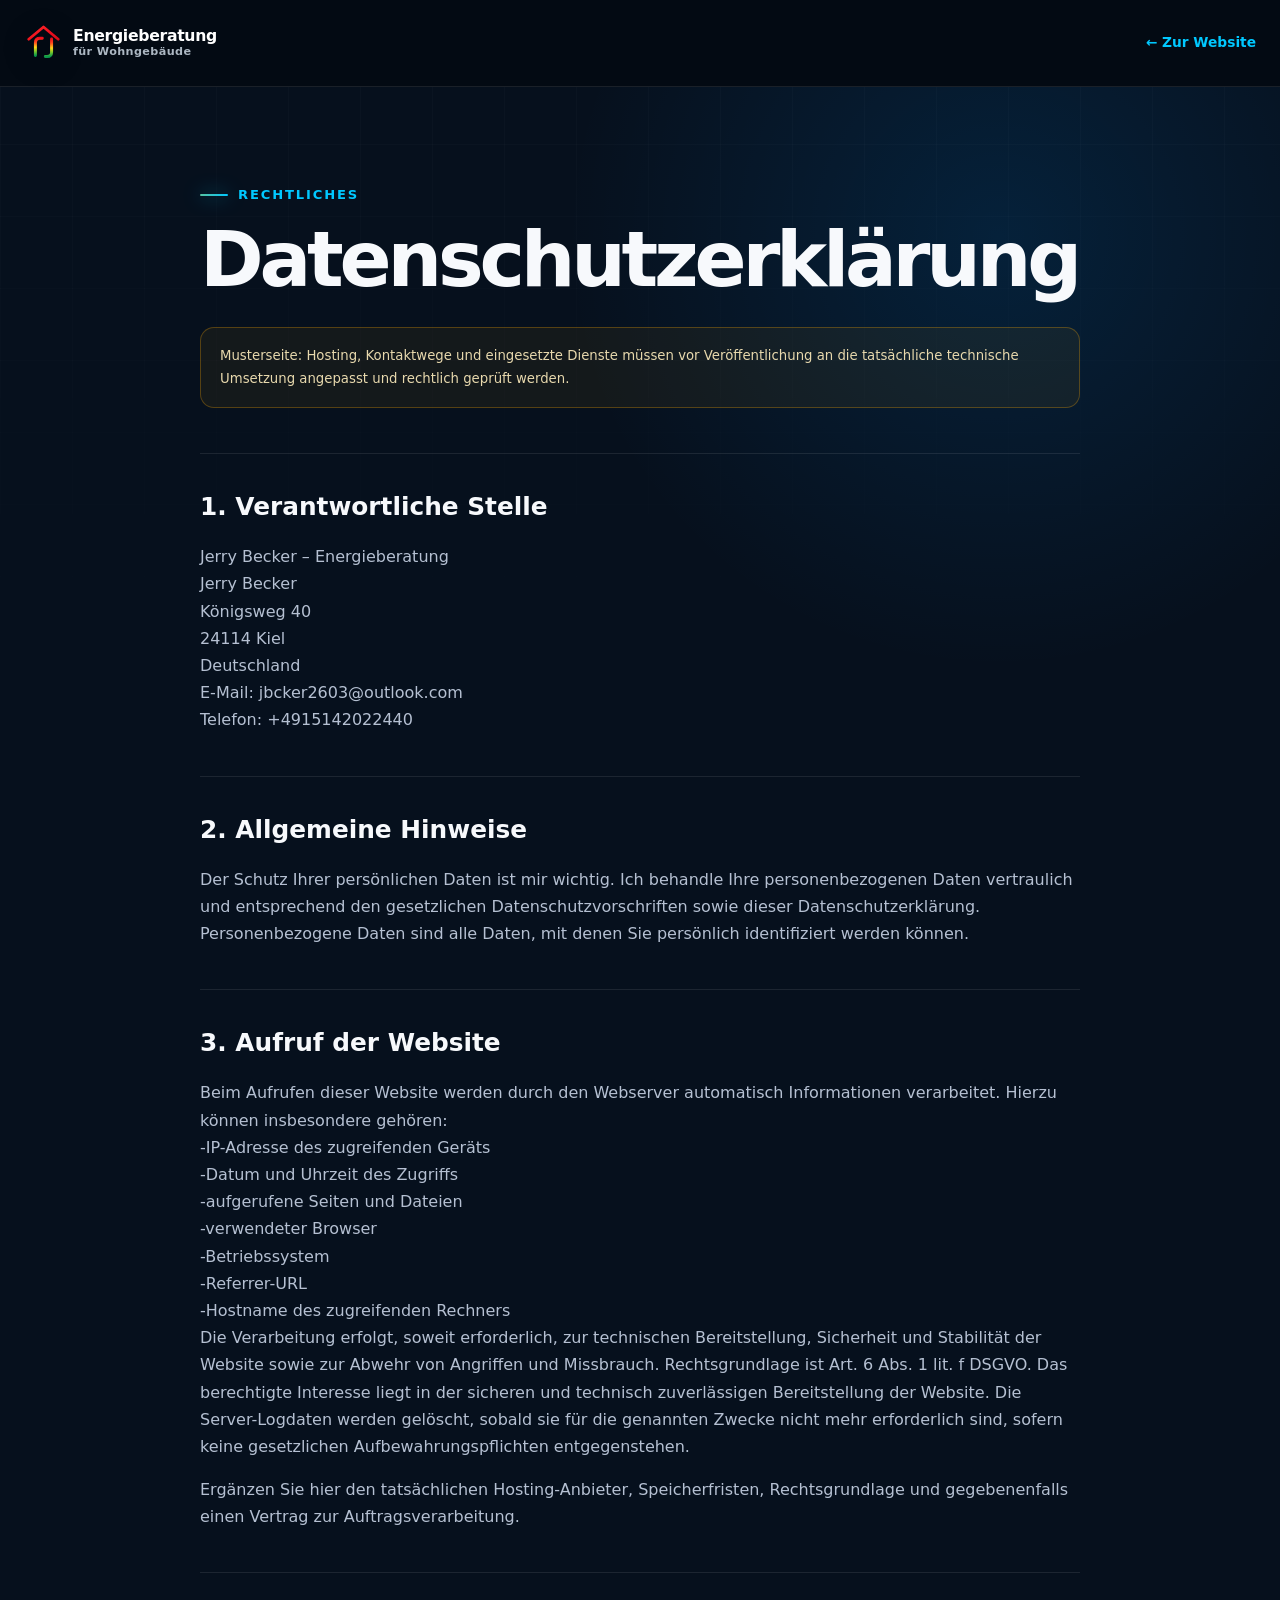
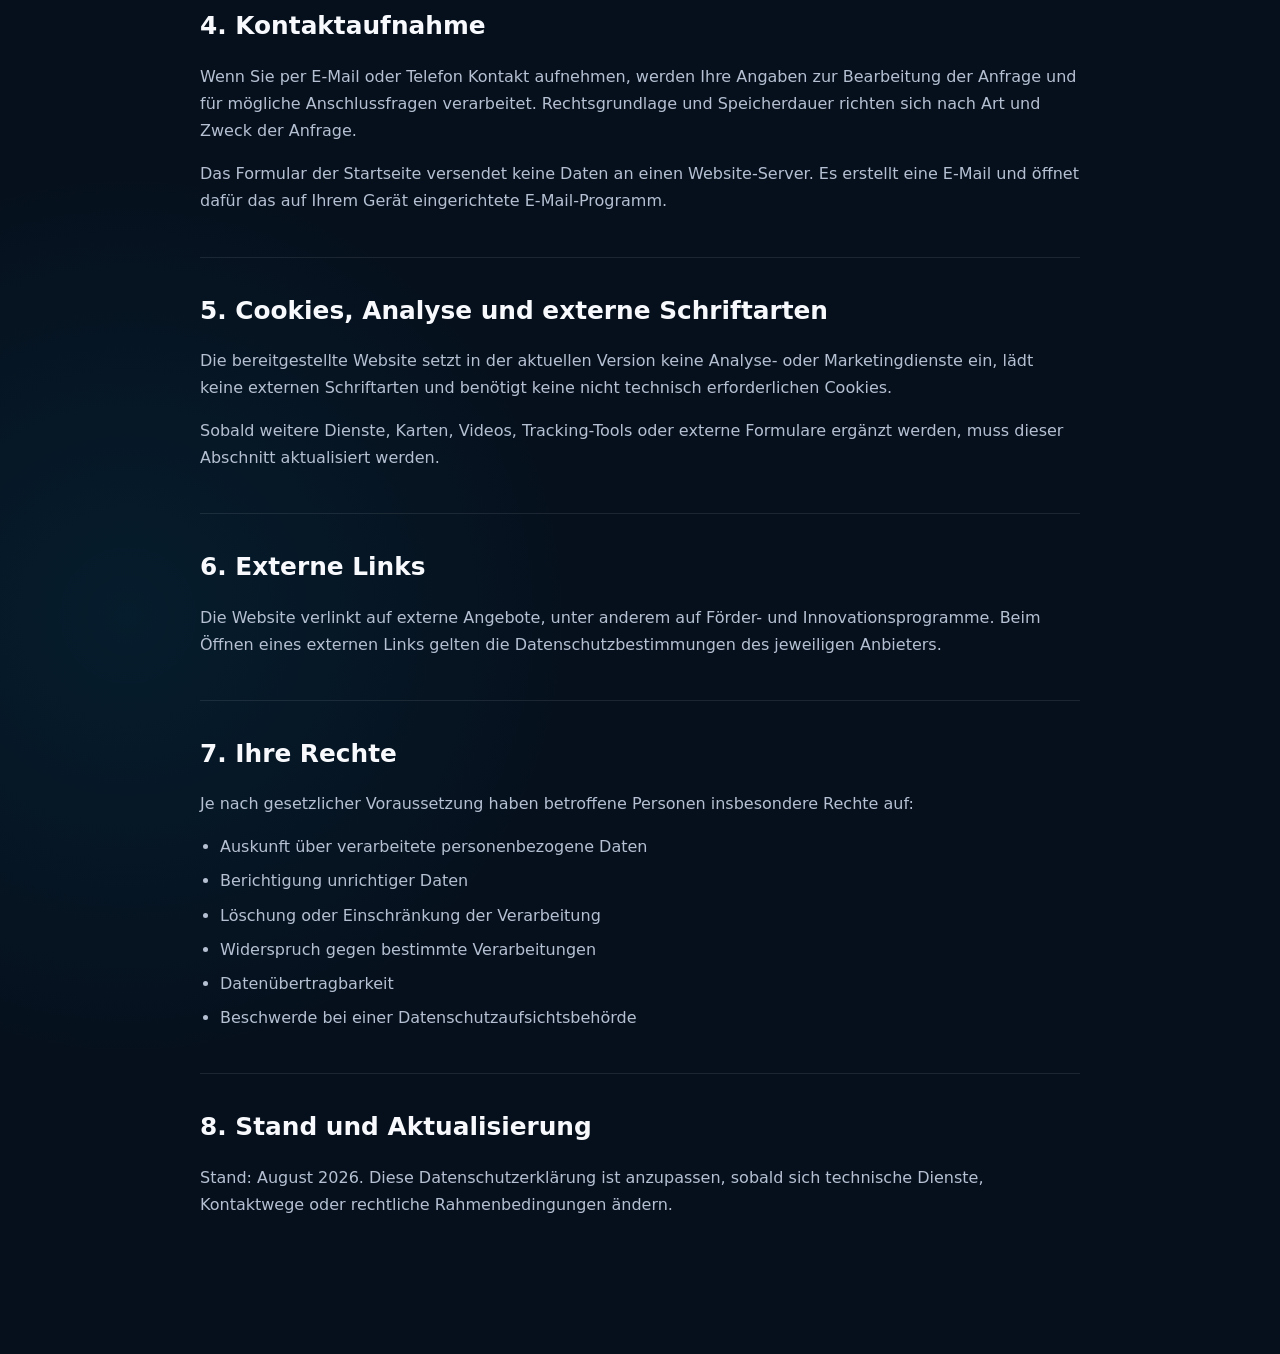
==== commit c497cd30: "Datenschutz" ====
--- a/datenschutz.html
+++ b/datenschutz.html
@@ -40,21 +40,44 @@
             <section class="legal-section">
                 <h2>1. Verantwortliche Stelle</h2>
                 <p>
-                    [Vorname Nachname / Unternehmensname]<br>
-                    [Straße und Hausnummer]<br>
-                    [PLZ Ort]<br>
-                    E-Mail: [E-Mail-Adresse]<br>
-                    Telefon: [Telefonnummer]
+                    Jerry Becker – Energieberatung<br>
+                    Jerry Becker<br>
+                    Königsweg 40<br>
+                    24114 Kiel<br>
+                    Deutschland <br>
+                    E-Mail: jbcker2603@outlook.com<br>
+                    Telefon: +4915142022440
+                </p>
+            </section>
+                <section class="legal-section">
+                <h2>2. Allgemeine Hinweise</h2>
+                <p>
+                    Der Schutz Ihrer persönlichen Daten ist mir wichtig. Ich behandle Ihre personenbezogenen 
+                    Daten vertraulich und entsprechend den gesetzlichen Datenschutzvorschriften sowie dieser 
+                    Datenschutzerklärung. Personenbezogene Daten sind alle Daten, mit denen Sie persönlich 
+                    identifiziert werden können.
                 </p>
             </section>
 
             <section class="legal-section">
-                <h2>2. Hosting und Server-Protokolle</h2>
+                <h2>3. Aufruf der Website</h2>
                 <p>
-                    Beim Aufruf der Website kann der Hosting-Anbieter technisch erforderliche
-                    Informationen in Server-Protokollen verarbeiten. Dazu können insbesondere
-                    IP-Adresse, Zeitpunkt des Zugriffs, aufgerufene Datei, übertragene Datenmenge,
-                    Browsertyp und Betriebssystem gehören.
+                    Beim Aufrufen dieser Website werden durch den Webserver automatisch Informationen 
+                    verarbeitet. Hierzu können insbesondere gehören:<br>
+                    -IP-Adresse des zugreifenden Geräts<br>
+                    -Datum und Uhrzeit des Zugriffs<br>
+                    -aufgerufene Seiten und Dateien<br>
+                    -verwendeter Browser<br>
+                    -Betriebssystem<br>
+                    -Referrer-URL<br>
+                    -Hostname des zugreifenden Rechners<br>
+                    
+                    Die Verarbeitung erfolgt, soweit erforderlich, zur technischen Bereitstellung,
+                    Sicherheit und Stabilität der Website sowie zur Abwehr von Angriffen und Missbrauch.
+                    Rechtsgrundlage ist Art. 6 Abs. 1 lit. f DSGVO. Das berechtigte Interesse liegt 
+                    in der sicheren und technisch zuverlässigen Bereitstellung der Website. Die Server-Logdaten werden gelöscht,
+                    sobald sie für die genannten Zwecke nicht mehr erforderlich sind, sofern keine gesetzlichen
+                    Aufbewahrungspflichten entgegenstehen.
                 </p>
                 <p>
                     Ergänzen Sie hier den tatsächlichen Hosting-Anbieter, Speicherfristen,
@@ -63,7 +86,7 @@
             </section>
 
             <section class="legal-section">
-                <h2>3. Kontaktaufnahme</h2>
+                <h2>4. Kontaktaufnahme</h2>
                 <p>
                     Wenn Sie per E-Mail oder Telefon Kontakt aufnehmen, werden Ihre Angaben zur
                     Bearbeitung der Anfrage und für mögliche Anschlussfragen verarbeitet.
@@ -77,7 +100,7 @@
             </section>
 
             <section class="legal-section">
-                <h2>4. Cookies, Analyse und externe Schriftarten</h2>
+                <h2>5. Cookies, Analyse und externe Schriftarten</h2>
                 <p>
                     Die bereitgestellte Website setzt in der aktuellen Version keine Analyse-
                     oder Marketingdienste ein, lädt keine externen Schriftarten und benötigt
@@ -90,7 +113,7 @@
             </section>
 
             <section class="legal-section">
-                <h2>5. Externe Links</h2>
+                <h2>6. Externe Links</h2>
                 <p>
                     Die Website verlinkt auf externe Angebote, unter anderem auf Förder- und
                     Innovationsprogramme. Beim Öffnen eines externen Links gelten die
@@ -99,7 +122,7 @@
             </section>
 
             <section class="legal-section">
-                <h2>6. Ihre Rechte</h2>
+                <h2>7. Ihre Rechte</h2>
                 <p>Je nach gesetzlicher Voraussetzung haben betroffene Personen insbesondere Rechte auf:</p>
                 <ul>
                     <li>Auskunft über verarbeitete personenbezogene Daten</li>
@@ -112,9 +135,9 @@
             </section>
 
             <section class="legal-section">
-                <h2>7. Stand und Aktualisierung</h2>
+                <h2>8. Stand und Aktualisierung</h2>
                 <p>
-                    Stand: [Monat Jahr]. Diese Datenschutzerklärung ist anzupassen, sobald sich
+                    Stand: August 2026. Diese Datenschutzerklärung ist anzupassen, sobald sich
                     technische Dienste, Kontaktwege oder rechtliche Rahmenbedingungen ändern.
                 </p>
             </section>
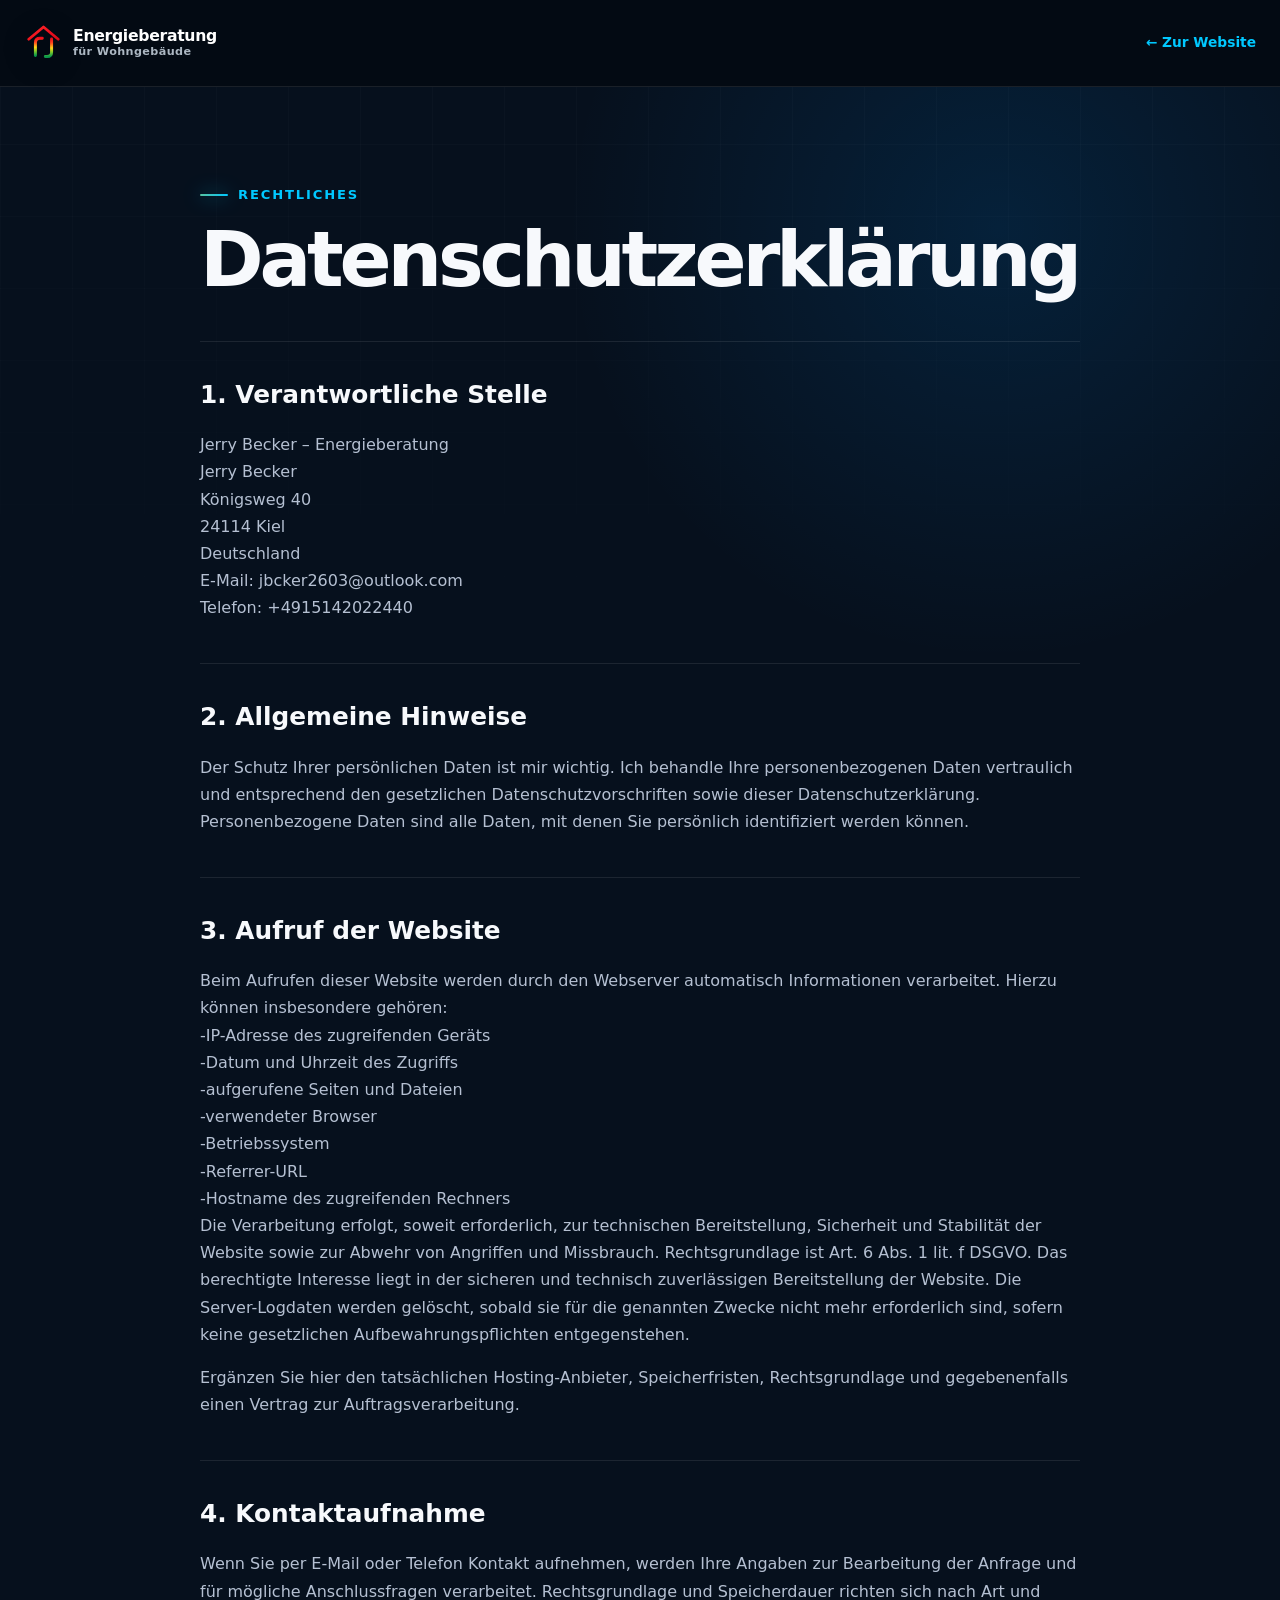
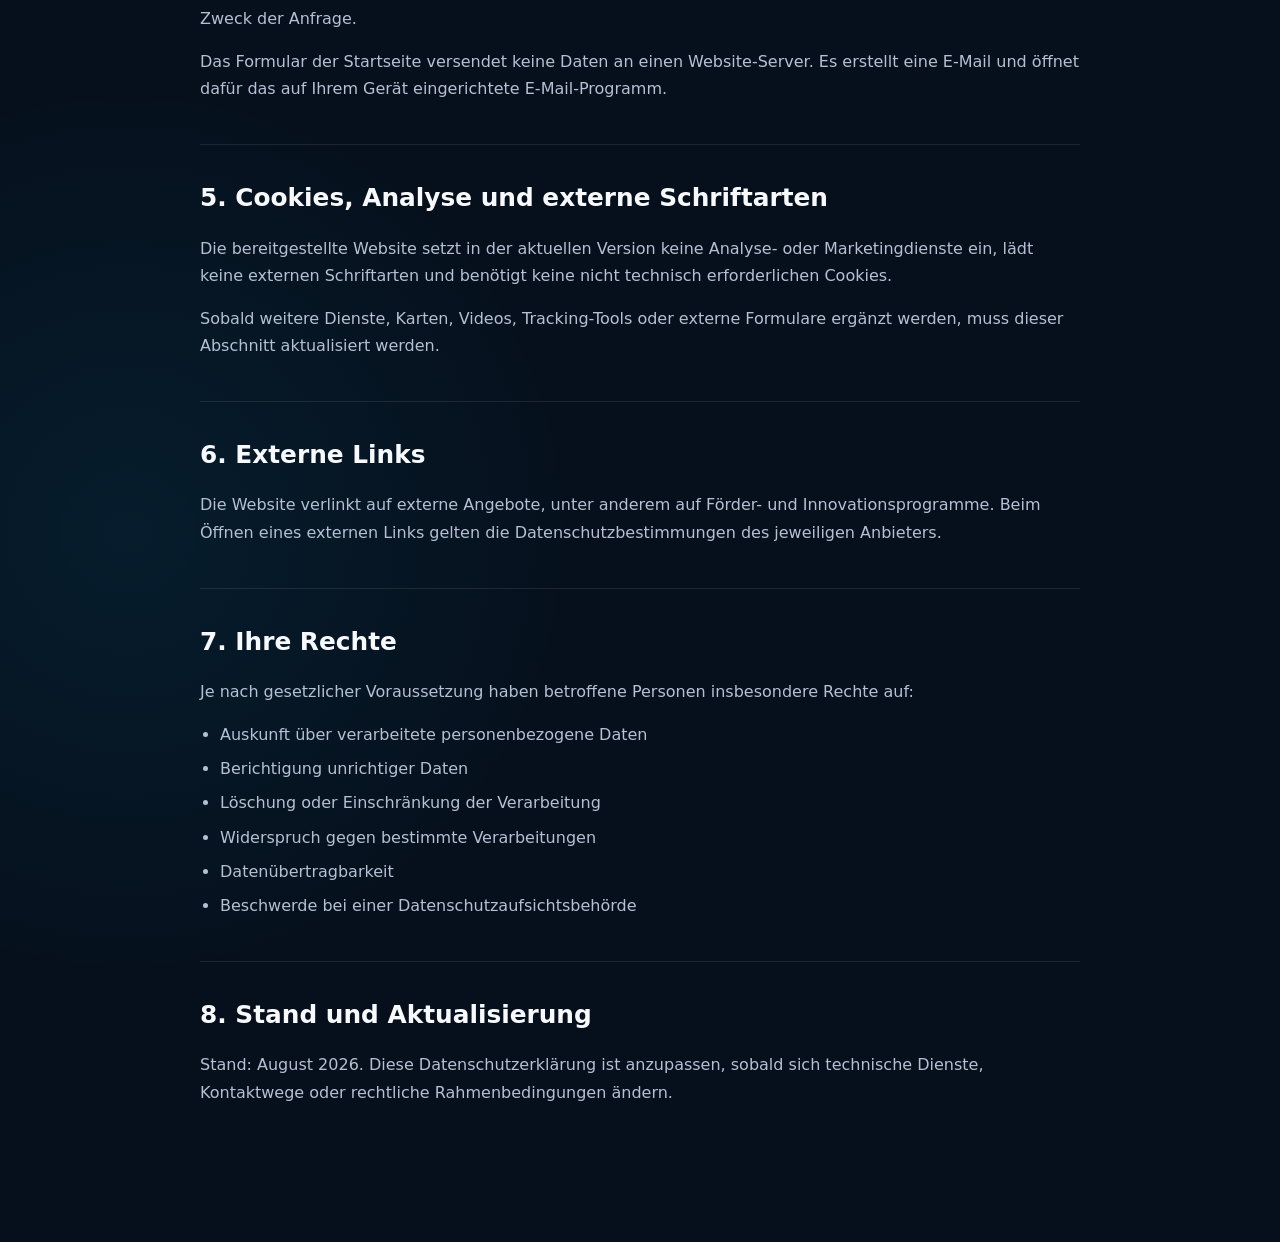
==== commit 0f05c29b: "Add files via upload" ====
--- a/datenschutz.html
+++ b/datenschutz.html
@@ -32,11 +32,7 @@
         <div class="container legal-content">
             <p class="eyebrow">Rechtliches</p>
             <h1>Datenschutzerklärung</h1>
-            <p class="legal-warning">
-                Musterseite: Hosting, Kontaktwege und eingesetzte Dienste müssen vor Veröffentlichung
-                an die tatsächliche technische Umsetzung angepasst und rechtlich geprüft werden.
-            </p>
-
+            
             <section class="legal-section">
                 <h2>1. Verantwortliche Stelle</h2>
                 <p>
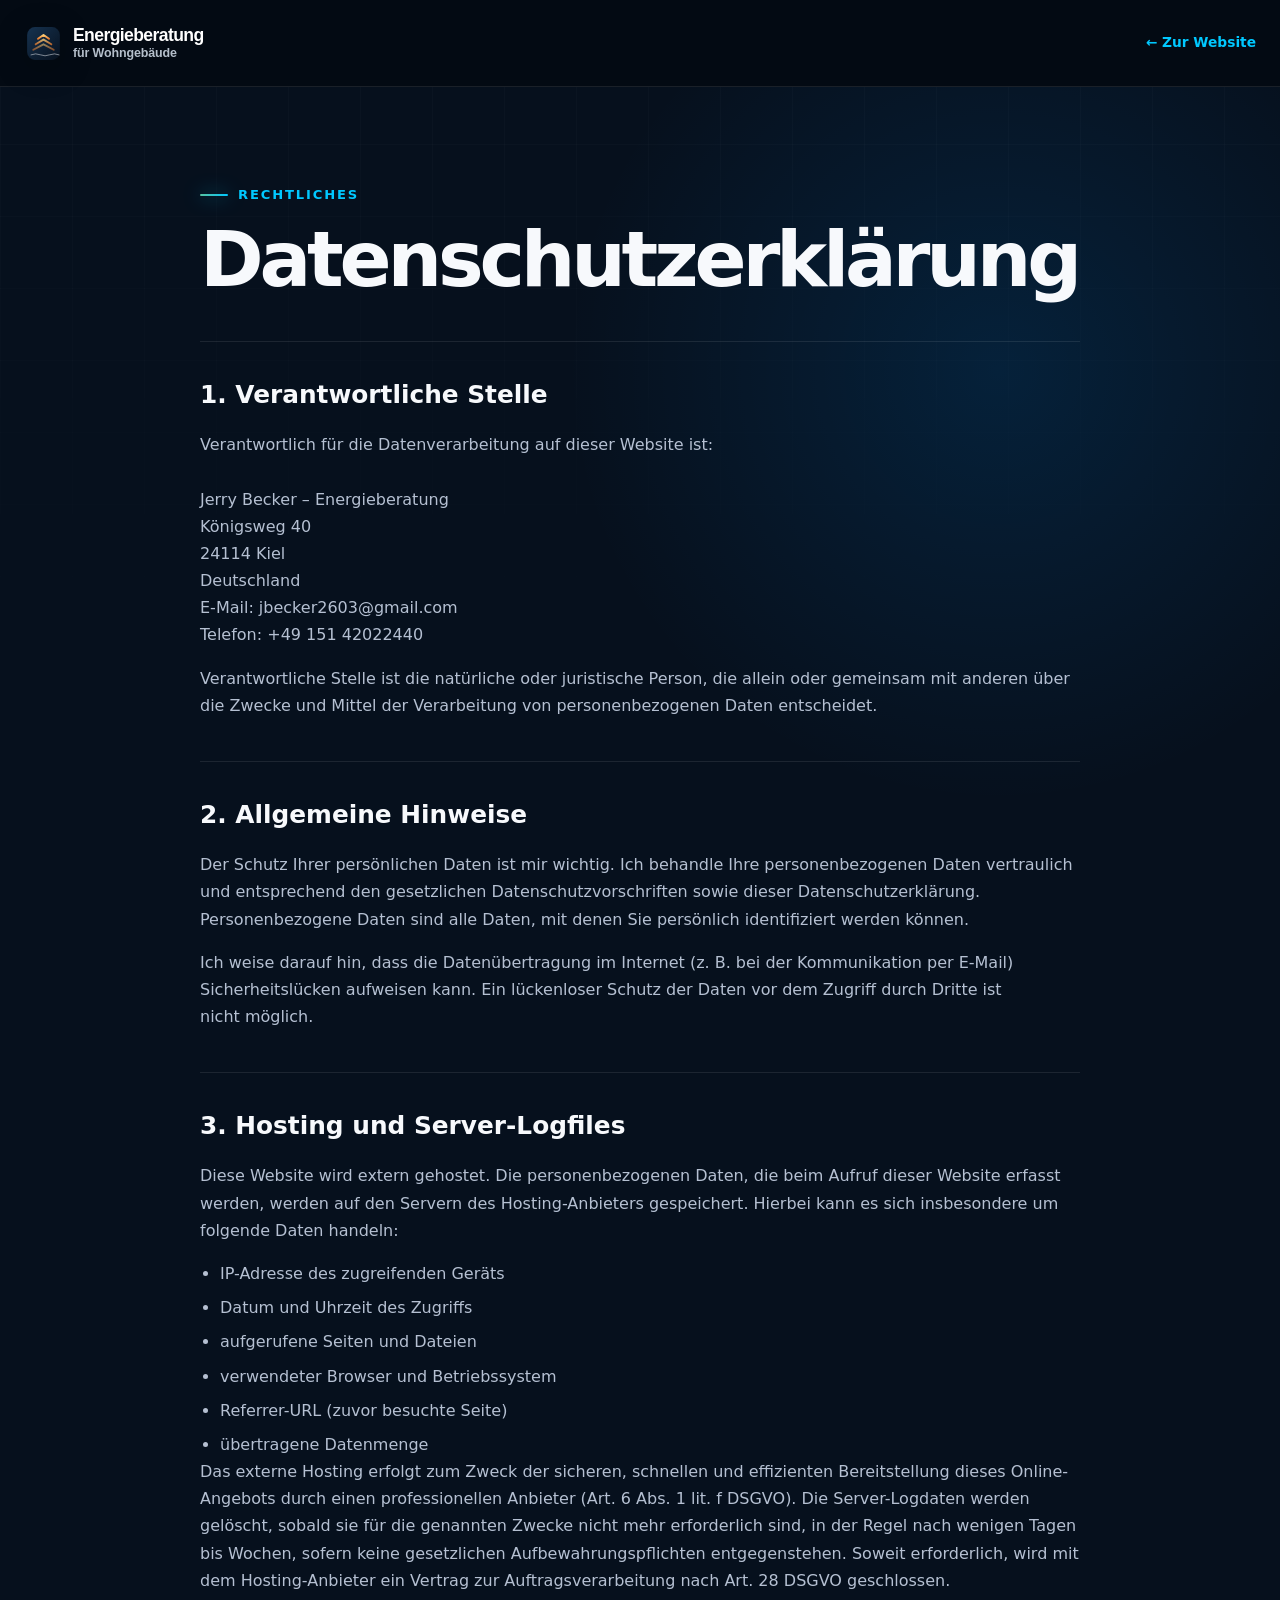
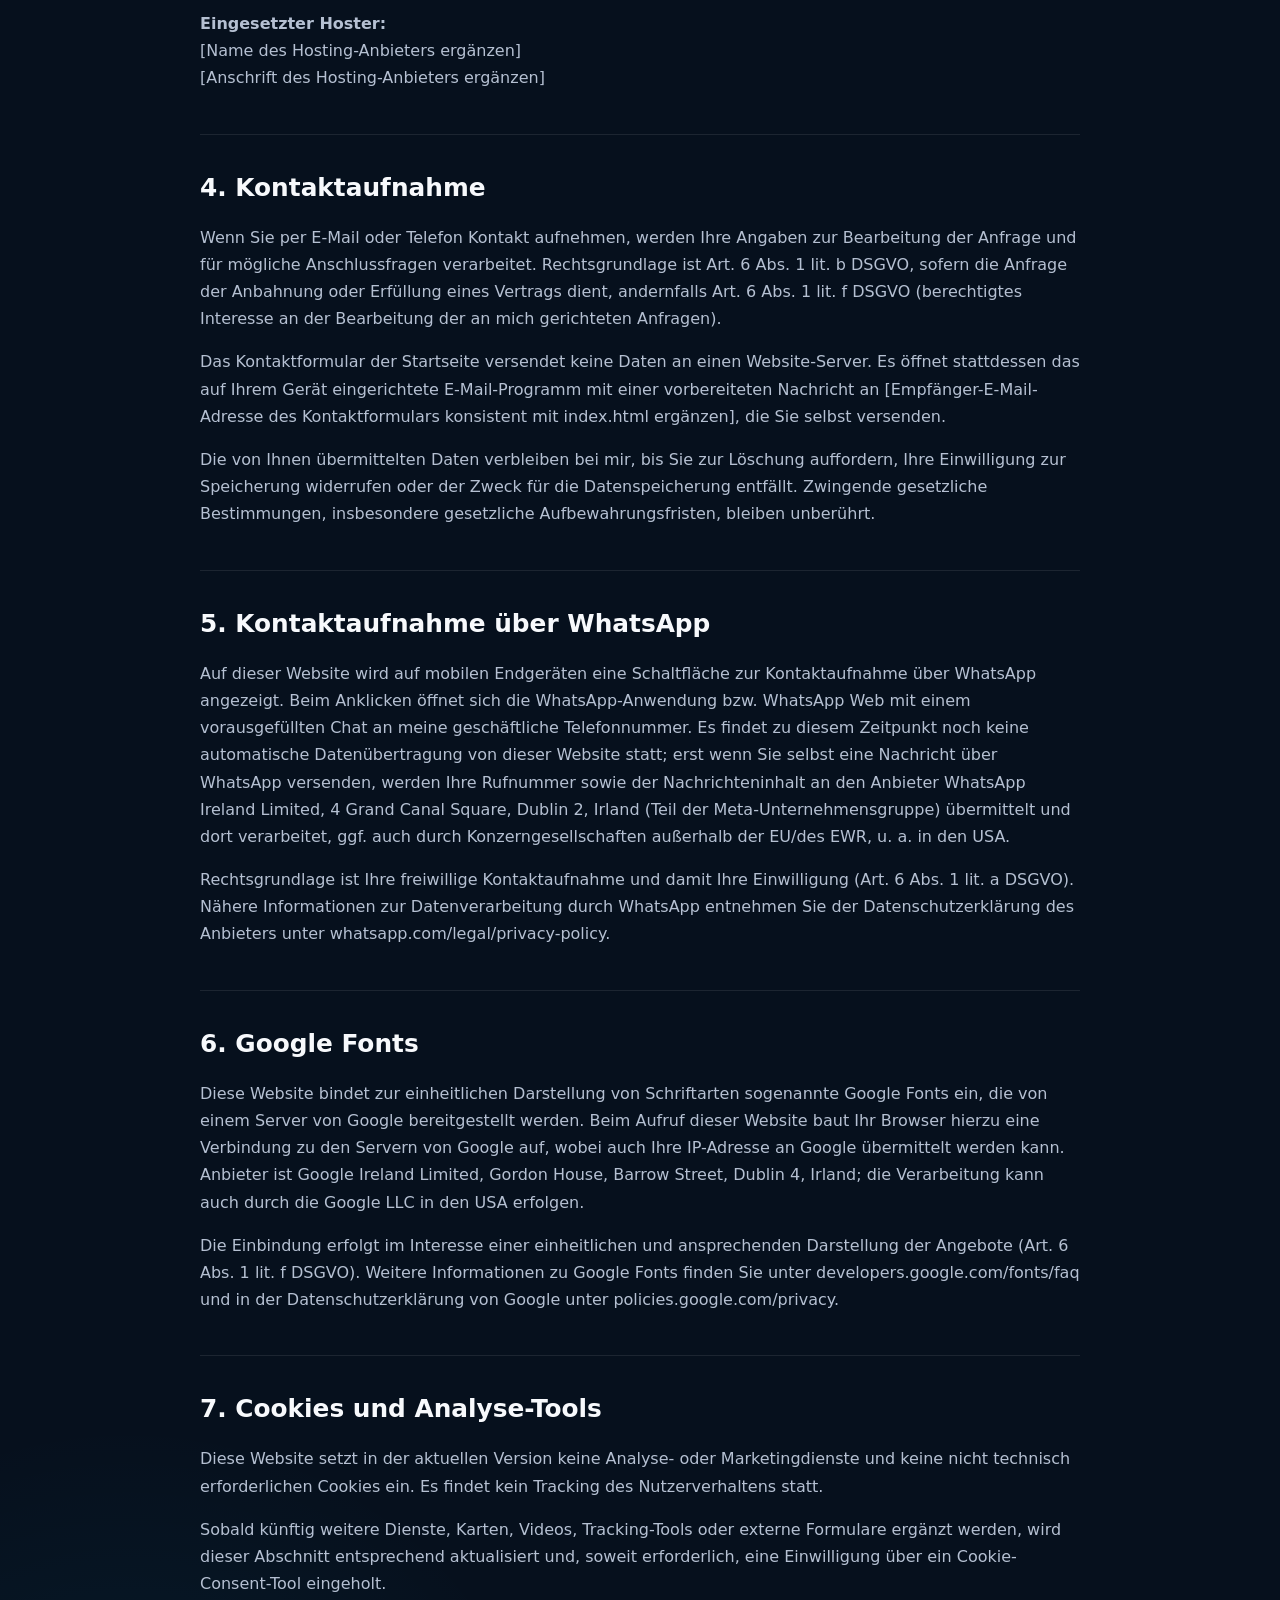
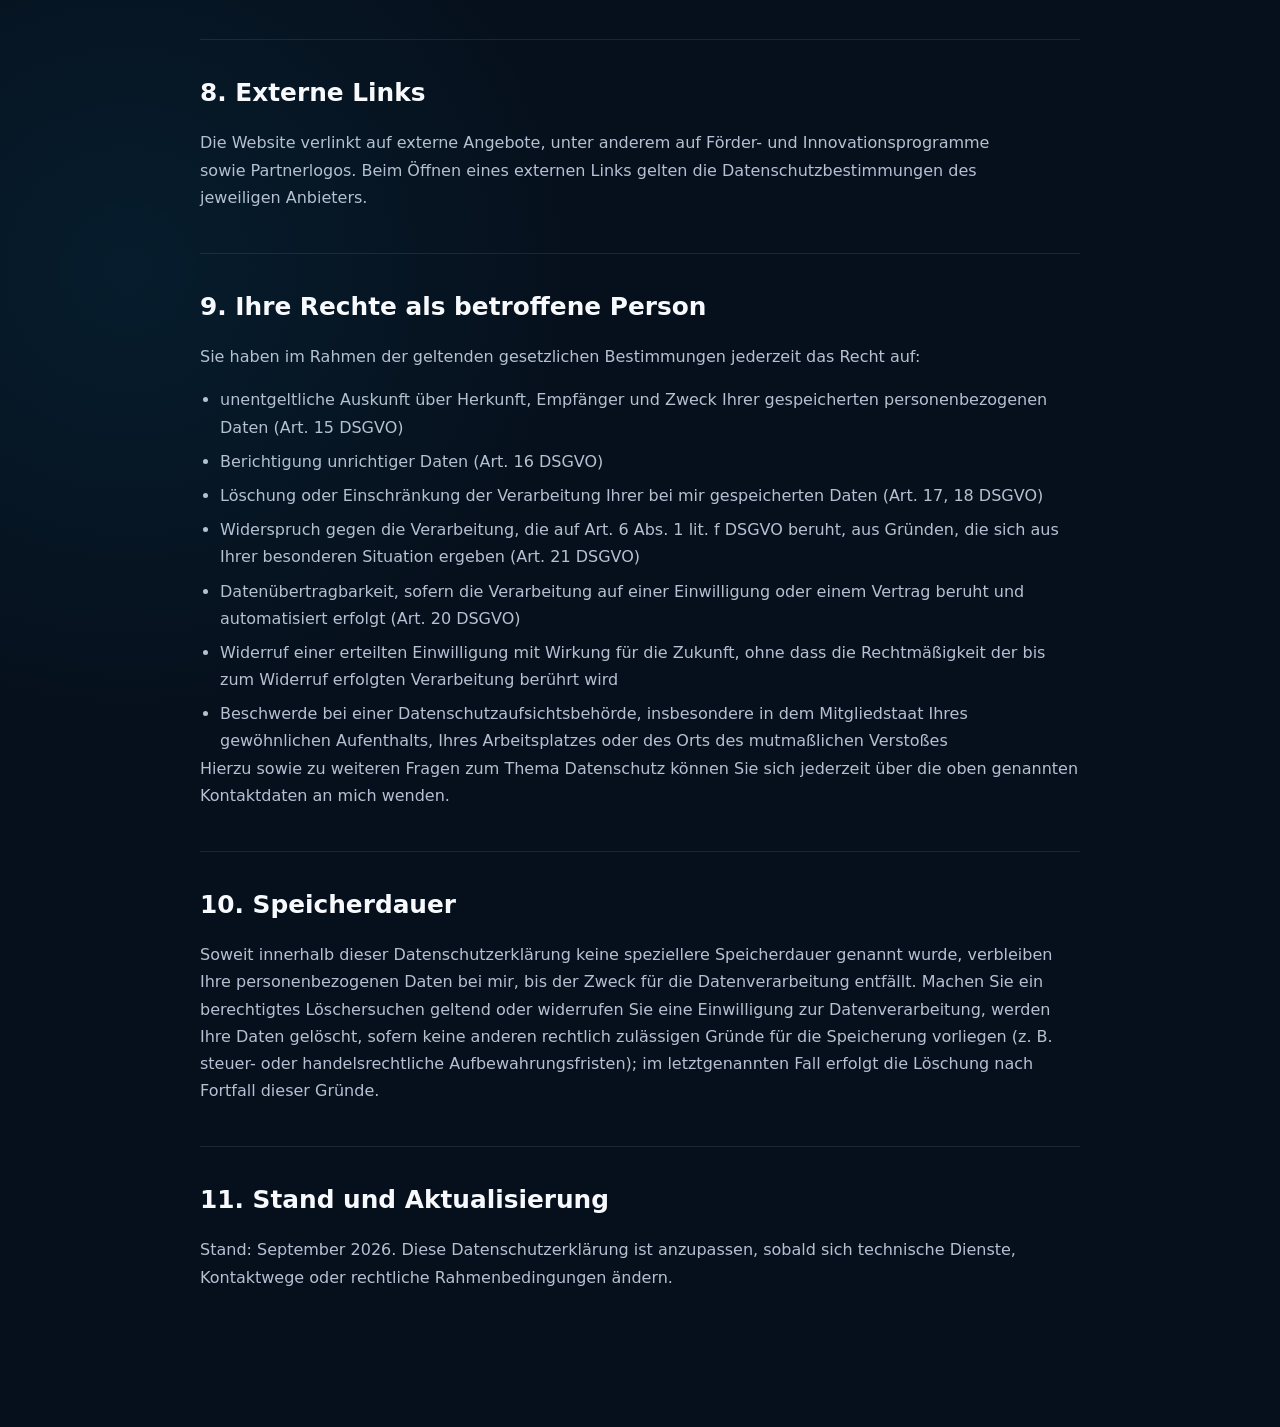
==== commit 5a616892: "Aktueller Stand" ====
--- a/datenschutz.html
+++ b/datenschutz.html
@@ -32,52 +32,66 @@
         <div class="container legal-content">
             <p class="eyebrow">Rechtliches</p>
             <h1>Datenschutzerklärung</h1>
-            
+
             <section class="legal-section">
                 <h2>1. Verantwortliche Stelle</h2>
                 <p>
+                    Verantwortlich für die Datenverarbeitung auf dieser Website ist:<br><br>
                     Jerry Becker – Energieberatung<br>
-                    Jerry Becker<br>
                     Königsweg 40<br>
                     24114 Kiel<br>
-                    Deutschland <br>
-                    E-Mail: jbcker2603@outlook.com<br>
-                    Telefon: +4915142022440
-                </p>
-            </section>
-                <section class="legal-section">
+                    Deutschland<br>
+                    E-Mail: jbecker2603@gmail.com<br>
+                    Telefon: +49 151 42022440
+                </p>
+                <p>
+                    Verantwortliche Stelle ist die natürliche oder juristische Person, die allein oder gemeinsam
+                    mit anderen über die Zwecke und Mittel der Verarbeitung von personenbezogenen Daten entscheidet.
+                </p>
+            </section>
+
+            <section class="legal-section">
                 <h2>2. Allgemeine Hinweise</h2>
                 <p>
-                    Der Schutz Ihrer persönlichen Daten ist mir wichtig. Ich behandle Ihre personenbezogenen 
-                    Daten vertraulich und entsprechend den gesetzlichen Datenschutzvorschriften sowie dieser 
-                    Datenschutzerklärung. Personenbezogene Daten sind alle Daten, mit denen Sie persönlich 
+                    Der Schutz Ihrer persönlichen Daten ist mir wichtig. Ich behandle Ihre personenbezogenen
+                    Daten vertraulich und entsprechend den gesetzlichen Datenschutzvorschriften sowie dieser
+                    Datenschutzerklärung. Personenbezogene Daten sind alle Daten, mit denen Sie persönlich
                     identifiziert werden können.
                 </p>
-            </section>
-
-            <section class="legal-section">
-                <h2>3. Aufruf der Website</h2>
-                <p>
-                    Beim Aufrufen dieser Website werden durch den Webserver automatisch Informationen 
-                    verarbeitet. Hierzu können insbesondere gehören:<br>
-                    -IP-Adresse des zugreifenden Geräts<br>
-                    -Datum und Uhrzeit des Zugriffs<br>
-                    -aufgerufene Seiten und Dateien<br>
-                    -verwendeter Browser<br>
-                    -Betriebssystem<br>
-                    -Referrer-URL<br>
-                    -Hostname des zugreifenden Rechners<br>
-                    
-                    Die Verarbeitung erfolgt, soweit erforderlich, zur technischen Bereitstellung,
-                    Sicherheit und Stabilität der Website sowie zur Abwehr von Angriffen und Missbrauch.
-                    Rechtsgrundlage ist Art. 6 Abs. 1 lit. f DSGVO. Das berechtigte Interesse liegt 
-                    in der sicheren und technisch zuverlässigen Bereitstellung der Website. Die Server-Logdaten werden gelöscht,
-                    sobald sie für die genannten Zwecke nicht mehr erforderlich sind, sofern keine gesetzlichen
-                    Aufbewahrungspflichten entgegenstehen.
-                </p>
-                <p>
-                    Ergänzen Sie hier den tatsächlichen Hosting-Anbieter, Speicherfristen,
-                    Rechtsgrundlage und gegebenenfalls einen Vertrag zur Auftragsverarbeitung.
+                <p>
+                    Ich weise darauf hin, dass die Datenübertragung im Internet (z. B. bei der Kommunikation
+                    per E-Mail) Sicherheitslücken aufweisen kann. Ein lückenloser Schutz der Daten vor dem
+                    Zugriff durch Dritte ist nicht möglich.
+                </p>
+            </section>
+
+            <section class="legal-section">
+                <h2>3. Hosting und Server-Logfiles</h2>
+                <p>
+                    Diese Website wird extern gehostet. Die personenbezogenen Daten, die beim Aufruf dieser
+                    Website erfasst werden, werden auf den Servern des Hosting-Anbieters gespeichert. Hierbei
+                    kann es sich insbesondere um folgende Daten handeln:
+                </p>
+                <ul>
+                    <li>IP-Adresse des zugreifenden Geräts</li>
+                    <li>Datum und Uhrzeit des Zugriffs</li>
+                    <li>aufgerufene Seiten und Dateien</li>
+                    <li>verwendeter Browser und Betriebssystem</li>
+                    <li>Referrer-URL (zuvor besuchte Seite)</li>
+                    <li>übertragene Datenmenge</li>
+                </ul>
+                <p>
+                    Das externe Hosting erfolgt zum Zweck der sicheren, schnellen und effizienten Bereitstellung
+                    dieses Online-Angebots durch einen professionellen Anbieter (Art. 6 Abs. 1 lit. f DSGVO).
+                    Die Server-Logdaten werden gelöscht, sobald sie für die genannten Zwecke nicht mehr erforderlich
+                    sind, in der Regel nach wenigen Tagen bis Wochen, sofern keine gesetzlichen Aufbewahrungspflichten
+                    entgegenstehen. Soweit erforderlich, wird mit dem Hosting-Anbieter ein Vertrag zur
+                    Auftragsverarbeitung nach Art. 28 DSGVO geschlossen.
+                </p>
+                <p>
+                    <strong>Eingesetzter Hoster:</strong><br>
+                    [Name des Hosting-Anbieters ergänzen]<br>
+                    [Anschrift des Hosting-Anbieters ergänzen]
                 </p>
             </section>
 
@@ -86,57 +100,125 @@
                 <p>
                     Wenn Sie per E-Mail oder Telefon Kontakt aufnehmen, werden Ihre Angaben zur
                     Bearbeitung der Anfrage und für mögliche Anschlussfragen verarbeitet.
-                    Rechtsgrundlage und Speicherdauer richten sich nach Art und Zweck der Anfrage.
-                </p>
-                <p>
-                    Das Formular der Startseite versendet keine Daten an einen Website-Server.
-                    Es erstellt eine E-Mail und öffnet dafür das auf Ihrem Gerät eingerichtete
-                    E-Mail-Programm.
-                </p>
-            </section>
-
-            <section class="legal-section">
-                <h2>5. Cookies, Analyse und externe Schriftarten</h2>
-                <p>
-                    Die bereitgestellte Website setzt in der aktuellen Version keine Analyse-
-                    oder Marketingdienste ein, lädt keine externen Schriftarten und benötigt
-                    keine nicht technisch erforderlichen Cookies.
-                </p>
-                <p>
-                    Sobald weitere Dienste, Karten, Videos, Tracking-Tools oder externe Formulare
-                    ergänzt werden, muss dieser Abschnitt aktualisiert werden.
-                </p>
-            </section>
-
-            <section class="legal-section">
-                <h2>6. Externe Links</h2>
+                    Rechtsgrundlage ist Art. 6 Abs. 1 lit. b DSGVO, sofern die Anfrage der Anbahnung
+                    oder Erfüllung eines Vertrags dient, andernfalls Art. 6 Abs. 1 lit. f DSGVO
+                    (berechtigtes Interesse an der Bearbeitung der an mich gerichteten Anfragen).
+                </p>
+                <p>
+                    Das Kontaktformular der Startseite versendet keine Daten an einen Website-Server.
+                    Es öffnet stattdessen das auf Ihrem Gerät eingerichtete E-Mail-Programm mit einer
+                    vorbereiteten Nachricht an [Empfänger-E-Mail-Adresse des Kontaktformulars konsistent
+                    mit index.html ergänzen], die Sie selbst versenden.
+                </p>
+                <p>
+                    Die von Ihnen übermittelten Daten verbleiben bei mir, bis Sie zur Löschung auffordern,
+                    Ihre Einwilligung zur Speicherung widerrufen oder der Zweck für die Datenspeicherung
+                    entfällt. Zwingende gesetzliche Bestimmungen, insbesondere gesetzliche Aufbewahrungsfristen,
+                    bleiben unberührt.
+                </p>
+            </section>
+
+            <section class="legal-section">
+                <h2>5. Kontaktaufnahme über WhatsApp</h2>
+                <p>
+                    Auf dieser Website wird auf mobilen Endgeräten eine Schaltfläche zur Kontaktaufnahme über
+                    WhatsApp angezeigt. Beim Anklicken öffnet sich die WhatsApp-Anwendung bzw. WhatsApp Web mit
+                    einem vorausgefüllten Chat an meine geschäftliche Telefonnummer. Es findet zu diesem
+                    Zeitpunkt noch keine automatische Datenübertragung von dieser Website statt; erst wenn Sie
+                    selbst eine Nachricht über WhatsApp versenden, werden Ihre Rufnummer sowie der
+                    Nachrichteninhalt an den Anbieter WhatsApp Ireland Limited, 4 Grand Canal Square,
+                    Dublin 2, Irland (Teil der Meta-Unternehmensgruppe) übermittelt und dort verarbeitet,
+                    ggf. auch durch Konzerngesellschaften außerhalb der EU/des EWR, u. a. in den USA.
+                </p>
+                <p>
+                    Rechtsgrundlage ist Ihre freiwillige Kontaktaufnahme und damit Ihre Einwilligung
+                    (Art. 6 Abs. 1 lit. a DSGVO). Nähere Informationen zur Datenverarbeitung durch WhatsApp
+                    entnehmen Sie der Datenschutzerklärung des Anbieters unter
+                    <a href="https://www.whatsapp.com/legal/privacy-policy" target="_blank" rel="noopener">whatsapp.com/legal/privacy-policy</a>.
+                </p>
+            </section>
+
+            <section class="legal-section">
+                <h2>6. Google Fonts</h2>
+                <p>
+                    Diese Website bindet zur einheitlichen Darstellung von Schriftarten sogenannte Google Fonts
+                    ein, die von einem Server von Google bereitgestellt werden. Beim Aufruf dieser Website baut
+                    Ihr Browser hierzu eine Verbindung zu den Servern von Google auf, wobei auch Ihre IP-Adresse
+                    an Google übermittelt werden kann. Anbieter ist Google Ireland Limited, Gordon House,
+                    Barrow Street, Dublin 4, Irland; die Verarbeitung kann auch durch die Google LLC in den
+                    USA erfolgen.
+                </p>
+                <p>
+                    Die Einbindung erfolgt im Interesse einer einheitlichen und ansprechenden Darstellung der
+                    Angebote (Art. 6 Abs. 1 lit. f DSGVO). Weitere Informationen zu Google Fonts finden Sie unter
+                    <a href="https://developers.google.com/fonts/faq" target="_blank" rel="noopener">developers.google.com/fonts/faq</a>
+                    und in der Datenschutzerklärung von Google unter
+                    <a href="https://policies.google.com/privacy" target="_blank" rel="noopener">policies.google.com/privacy</a>.
+                </p>
+            </section>
+
+            <section class="legal-section">
+                <h2>7. Cookies und Analyse-Tools</h2>
+                <p>
+                    Diese Website setzt in der aktuellen Version keine Analyse- oder Marketingdienste und
+                    keine nicht technisch erforderlichen Cookies ein. Es findet kein Tracking des
+                    Nutzerverhaltens statt.
+                </p>
+                <p>
+                    Sobald künftig weitere Dienste, Karten, Videos, Tracking-Tools oder externe Formulare
+                    ergänzt werden, wird dieser Abschnitt entsprechend aktualisiert und, soweit erforderlich,
+                    eine Einwilligung über ein Cookie-Consent-Tool eingeholt.
+                </p>
+            </section>
+
+            <section class="legal-section">
+                <h2>8. Externe Links</h2>
                 <p>
                     Die Website verlinkt auf externe Angebote, unter anderem auf Förder- und
-                    Innovationsprogramme. Beim Öffnen eines externen Links gelten die
+                    Innovationsprogramme sowie Partnerlogos. Beim Öffnen eines externen Links gelten die
                     Datenschutzbestimmungen des jeweiligen Anbieters.
                 </p>
             </section>
 
             <section class="legal-section">
-                <h2>7. Ihre Rechte</h2>
-                <p>Je nach gesetzlicher Voraussetzung haben betroffene Personen insbesondere Rechte auf:</p>
+                <h2>9. Ihre Rechte als betroffene Person</h2>
+                <p>Sie haben im Rahmen der geltenden gesetzlichen Bestimmungen jederzeit das Recht auf:</p>
                 <ul>
-                    <li>Auskunft über verarbeitete personenbezogene Daten</li>
-                    <li>Berichtigung unrichtiger Daten</li>
-                    <li>Löschung oder Einschränkung der Verarbeitung</li>
-                    <li>Widerspruch gegen bestimmte Verarbeitungen</li>
-                    <li>Datenübertragbarkeit</li>
-                    <li>Beschwerde bei einer Datenschutzaufsichtsbehörde</li>
+                    <li>unentgeltliche Auskunft über Herkunft, Empfänger und Zweck Ihrer gespeicherten personenbezogenen Daten (Art. 15 DSGVO)</li>
+                    <li>Berichtigung unrichtiger Daten (Art. 16 DSGVO)</li>
+                    <li>Löschung oder Einschränkung der Verarbeitung Ihrer bei mir gespeicherten Daten (Art. 17, 18 DSGVO)</li>
+                    <li>Widerspruch gegen die Verarbeitung, die auf Art. 6 Abs. 1 lit. f DSGVO beruht, aus Gründen, die sich aus Ihrer besonderen Situation ergeben (Art. 21 DSGVO)</li>
+                    <li>Datenübertragbarkeit, sofern die Verarbeitung auf einer Einwilligung oder einem Vertrag beruht und automatisiert erfolgt (Art. 20 DSGVO)</li>
+                    <li>Widerruf einer erteilten Einwilligung mit Wirkung für die Zukunft, ohne dass die Rechtmäßigkeit der bis zum Widerruf erfolgten Verarbeitung berührt wird</li>
+                    <li>Beschwerde bei einer Datenschutzaufsichtsbehörde, insbesondere in dem Mitgliedstaat Ihres gewöhnlichen Aufenthalts, Ihres Arbeitsplatzes oder des Orts des mutmaßlichen Verstoßes</li>
                 </ul>
-            </section>
-
-            <section class="legal-section">
-                <h2>8. Stand und Aktualisierung</h2>
-                <p>
-                    Stand: August 2026. Diese Datenschutzerklärung ist anzupassen, sobald sich
+                <p>
+                    Hierzu sowie zu weiteren Fragen zum Thema Datenschutz können Sie sich jederzeit über die
+                    oben genannten Kontaktdaten an mich wenden.
+                </p>
+            </section>
+
+            <section class="legal-section">
+                <h2>10. Speicherdauer</h2>
+                <p>
+                    Soweit innerhalb dieser Datenschutzerklärung keine speziellere Speicherdauer genannt wurde,
+                    verbleiben Ihre personenbezogenen Daten bei mir, bis der Zweck für die Datenverarbeitung
+                    entfällt. Machen Sie ein berechtigtes Löschersuchen geltend oder widerrufen Sie eine
+                    Einwilligung zur Datenverarbeitung, werden Ihre Daten gelöscht, sofern keine anderen
+                    rechtlich zulässigen Gründe für die Speicherung vorliegen (z. B. steuer- oder
+                    handelsrechtliche Aufbewahrungsfristen); im letztgenannten Fall erfolgt die Löschung nach
+                    Fortfall dieser Gründe.
+                </p>
+            </section>
+
+            <section class="legal-section">
+                <h2>11. Stand und Aktualisierung</h2>
+                <p>
+                    Stand: September 2026. Diese Datenschutzerklärung ist anzupassen, sobald sich
                     technische Dienste, Kontaktwege oder rechtliche Rahmenbedingungen ändern.
                 </p>
             </section>
         </div>
+    </main>
 </body>
 </html>
--- a/style.css
+++ b/style.css
@@ -1475,7 +1475,7 @@
     transform:translateY(0);
 }
 
-pitch deck */
+/* pitch deck */
 
 .pitchdeck {
     overflow: hidden;
@@ -3864,4 +3864,1277 @@
 }
 .hidden {
     display: none;
+}
+/* ==========================================================
+   MOBILE – FINAL CLEAN VERSION
+   Desktop bleibt unverändert
+   ========================================================== */
+
+
+/* ==========================================================
+   MOBILE NAVIGATION
+   ========================================================== */
+
+.mobile-nav-links {
+    display: none;
+}
+
+
+/* Desktop */
+@media (min-width: 961px) {
+
+    .mobile-nav-links {
+        display: none !important;
+    }
+
+    .mobile-funding-button {
+        display: none !important;
+    }
+
+    .desktop-consultation-button {
+        display: inline-flex;
+    }
+}
+
+
+/* Mobile / Tablet */
+@media (max-width: 960px) {
+
+    /* ------------------------------------------
+       HEADER
+       ------------------------------------------ */
+
+    .navbar {
+        gap: 16px;
+    }
+
+    .nav-left {
+        gap: 0;
+        min-width: 0;
+    }
+
+    /* Desktop-Navigation ausblenden */
+    .nav-links-left,
+    .nav-links-right {
+        display: none !important;
+    }
+
+    /* Hamburger */
+    .nav-toggle {
+        display: block !important;
+        flex: 0 0 48px;
+        width: 48px;
+        height: 48px;
+        margin-left: auto;
+    }
+
+
+    /* ------------------------------------------
+       MOBILE MENÜ
+       ------------------------------------------ */
+
+    .nav-panel {
+        position: fixed;
+        top: var(--header-height);
+        right: 0;
+        left: 0;
+
+        display: grid !important;
+        align-content: start;
+
+        width: 100%;
+        max-height: calc(100vh - var(--header-height));
+
+        gap: 24px;
+
+        overflow-y: auto;
+
+        padding: 24px 24px 32px;
+
+        border-top: 1px solid var(--line);
+        border-bottom: 1px solid var(--line);
+
+        background: rgba(3, 10, 19, 0.97);
+
+        opacity: 0;
+        visibility: hidden;
+        pointer-events: none;
+
+        transform: translateY(-14px);
+
+        transition:
+            opacity 0.25s ease,
+            transform 0.25s ease,
+            visibility 0.25s ease;
+
+        backdrop-filter: blur(18px);
+        -webkit-backdrop-filter: blur(18px);
+
+        z-index: 9998;
+    }
+
+
+    /* Menü geöffnet */
+    .nav-panel.is-open {
+        opacity: 1;
+        visibility: visible;
+        pointer-events: auto;
+        transform: translateY(0);
+    }
+
+
+    /* Mobile Links */
+    .mobile-nav-links {
+        display: flex !important;
+
+        flex-direction: column;
+
+        width: 100%;
+
+        margin: 0;
+        padding: 0;
+
+        list-style: none;
+    }
+
+
+    .mobile-nav-links li {
+        margin: 0;
+        padding: 0;
+    }
+
+
+    .mobile-nav-links a {
+        display: block;
+
+        padding: 15px 4px;
+
+        border-bottom: 1px solid rgba(255, 255, 255, 0.08);
+
+        color: inherit;
+        text-decoration: none;
+
+        font-size: 1.05rem;
+        font-weight: 600;
+    }
+
+
+    .mobile-nav-links a:hover {
+        color: var(--accent);
+    }
+
+
+    /* Erstgespräch aus dem mobilen Menü entfernen */
+    .nav-panel .nav-cta {
+        display: none !important;
+    }
+
+
+    /* ------------------------------------------
+       ÜBER MICH
+       Text zuerst – Bild danach
+       ------------------------------------------ */
+
+    .about-grid {
+        display: flex !important;
+
+        flex-direction: column;
+
+        gap: 40px;
+    }
+
+
+    .about-copy {
+        order: 1;
+    }
+
+
+    .profile-panel {
+        order: 2;
+    }
+
+
+    /* ------------------------------------------
+       MOBILE HERO
+       ------------------------------------------ */
+
+    .hero {
+        position: relative;
+
+        width: 100%;
+        height: 100svh;
+        min-height: 100svh;
+
+        padding: 0 !important;
+
+        overflow: hidden;
+    }
+
+
+    .hero-grid {
+        position: relative;
+
+        display: block !important;
+
+        width: 100%;
+        height: 100%;
+        min-height: 100svh;
+
+        margin: 0;
+        padding: 0;
+    }
+
+
+    /* Hero-Bild als komplette Fläche */
+    .hero-visual {
+        position: absolute;
+
+        inset: 0;
+
+        width: 100%;
+        height: 100%;
+
+        margin: 0 !important;
+
+        z-index: 1;
+    }
+
+
+    .hero-image {
+        width: 100%;
+        height: 100%;
+
+        border: 0;
+        border-radius: 0;
+    }
+
+
+    .hero-image img {
+        display: block;
+
+        width: 100%;
+        height: 100%;
+
+        min-height: 100% !important;
+
+        object-fit: cover;
+        object-position: center;
+    }
+
+
+    /* Dunkler Verlauf über dem Bild */
+    .hero-visual::after {
+        content: "";
+
+        position: absolute;
+
+        inset: 0;
+
+        background:
+            linear-gradient(
+                to bottom,
+                rgba(0, 0, 0, 0.05) 0%,
+                rgba(0, 0, 0, 0.02) 45%,
+                rgba(0, 0, 0, 0.62) 100%
+            );
+
+        pointer-events: none;
+    }
+
+
+    /* ------------------------------------------
+       HERO TEXT MOBILE
+       ------------------------------------------ */
+
+    .hero-copy {
+        position: absolute;
+
+        inset: 0;
+
+        z-index: 4;
+
+        display: flex !important;
+
+        flex-direction: column;
+        justify-content: flex-end;
+
+        width: 100%;
+        max-width: none;
+
+        box-sizing: border-box;
+
+        padding:
+            0
+            20px
+            32px !important;
+    }
+
+
+    /* Auf Mobile nur die Buttons */
+    .hero-copy > .eyebrow,
+    .hero-copy > h1,
+    .hero-copy > h2,
+    .hero-copy > .hero-lead,
+    .hero-copy > .hero-text,
+    .hero-copy > .hero-credentials {
+        display: none !important;
+    }
+
+
+    /* ------------------------------------------
+       HERO BUTTONS
+       ------------------------------------------ */
+
+    .hero-actions {
+        display: flex !important;
+
+        justify-content: center;
+        align-items: center;
+
+        width: 100%;
+
+        gap: 10px;
+
+        margin: 0 !important;
+    }
+
+
+    .hero-actions .button {
+        flex: 1 1 0;
+
+        min-width: 0;
+        min-height: 50px;
+
+        padding:
+            0
+            14px;
+
+        font-size: 0.88rem;
+
+        text-align: center;
+
+        white-space: nowrap;
+    }
+
+
+    /* Erstberatung auf Mobile ausblenden */
+    .desktop-consultation-button {
+        display: none !important;
+    }
+
+
+    /* Förderung auf Mobile anzeigen */
+    .mobile-funding-button {
+        display: inline-flex !important;
+    }
+
+}
+
+
+/* ==========================================================
+   WHATSAPP – MOBILE
+   ========================================================== */
+
+
+/* Desktop nicht anzeigen */
+.whatsapp-float {
+    display: none;
+}
+
+
+@media (max-width: 768px) {
+
+    .whatsapp-float {
+        position: fixed !important;
+
+        right: 18px !important;
+        bottom: 18px !important;
+
+        z-index: 99999 !important;
+
+        display: flex !important;
+
+        width: 58px !important;
+        height: 58px !important;
+
+        align-items: center;
+        justify-content: center;
+
+        border-radius: 50%;
+
+        background: #25D366;
+        color: #ffffff;
+
+        box-shadow:
+            0 8px 25px rgba(0, 0, 0, 0.28);
+
+        text-decoration: none;
+
+        transition:
+            transform 0.25s ease,
+            box-shadow 0.25s ease;
+    }
+
+
+    .whatsapp-float:hover {
+        transform: translateY(-3px) scale(1.05);
+
+        box-shadow:
+            0 12px 30px rgba(0, 0, 0, 0.32);
+    }
+
+
+    .whatsapp-float:active {
+        transform: scale(0.95);
+    }
+
+
+    .whatsapp-float svg {
+        display: block;
+
+        width: 30px;
+        height: 30px;
+
+        fill: currentColor;
+    }
+
+}
+
+
+/* ==========================================================
+   SEHR KLEINE HANDYS
+   ========================================================== */
+
+@media (max-width: 440px) {
+
+    .hero-copy {
+        padding:
+            0
+            16px
+            24px !important;
+    }
+
+
+    .hero-actions {
+        gap: 8px;
+    }
+
+
+    .hero-actions .button {
+        min-height: 48px;
+
+        padding-inline: 10px;
+
+        font-size: 0.82rem;
+    }
+
+
+    .whatsapp-float {
+        right: 16px !important;
+        bottom: 16px !important;
+
+        width: 56px !important;
+        height: 56px !important;
+    }
+
+
+    .whatsapp-float svg {
+        width: 29px;
+        height: 29px;
+    }
+
+}
+
+
+/* ==========================================================
+   REDUCED MOTION
+   ========================================================== */
+
+@media (prefers-reduced-motion: reduce) {
+
+    .nav-panel {
+        transition: none;
+    }
+
+    .whatsapp-float {
+        transition: none;
+    }
+
+}
+
+
+/* =========================
+   DESKTOP
+   ========================= */
+
+@media (min-width: 961px) {
+
+    .mobile-nav-links {
+        display: none !important;
+    }
+
+    .nav-links-left {
+        display: flex;
+    }
+
+    .nav-links-right {
+        display: flex;
+    }
+}
+
+/* ==========================================================
+   INNOVATION – PITCHDECK + GEBÄUDEAUSWERTUNG + KUNDENNUTZEN
+   ========================================================== */
+
+.innovation-results-layout {
+    display: grid;
+    grid-template-columns: repeat(2, minmax(0, 1fr));
+    gap: 28px;
+    align-items: stretch;
+}
+
+.innovation-document-card {
+    min-width: 0;
+    overflow: hidden;
+    border: 1px solid rgba(0, 200, 255, 0.20);
+    border-radius: 24px;
+    background:
+        linear-gradient(145deg, rgba(0, 200, 255, 0.045), transparent 42%),
+        rgba(255, 255, 255, 0.018);
+    box-shadow: 0 28px 70px rgba(0, 0, 0, 0.24);
+}
+
+.innovation-document-heading {
+    display: flex;
+    min-height: 126px;
+    align-items: flex-start;
+    justify-content: space-between;
+    gap: 20px;
+    padding: 24px 25px 20px;
+    border-bottom: 1px solid var(--line);
+    background: rgba(255, 255, 255, 0.018);
+}
+
+.innovation-document-heading > div {
+    min-width: 0;
+}
+
+.innovation-document-kicker {
+    display: block;
+    margin-bottom: 8px;
+    color: var(--primary);
+    font-size: 0.68rem;
+    font-weight: 900;
+    letter-spacing: 0.13em;
+    text-transform: uppercase;
+}
+
+.innovation-document-heading h3 {
+    margin: 0 0 7px;
+    font-size: clamp(1.15rem, 1.7vw, 1.5rem);
+    line-height: 1.18;
+}
+
+.innovation-document-heading p {
+    max-width: 560px;
+    margin: 0;
+    color: var(--text-soft);
+    font-size: 0.82rem;
+    line-height: 1.55;
+}
+
+.innovation-document-link {
+    display: inline-flex;
+    flex: 0 0 auto;
+    align-items: center;
+    gap: 6px;
+    padding: 8px 11px;
+    border: 1px solid rgba(0, 200, 255, 0.28);
+    border-radius: 999px;
+    color: var(--primary);
+    font-size: 0.7rem;
+    font-weight: 800;
+    white-space: nowrap;
+    transition:
+        border-color 0.25s ease,
+        background 0.25s ease,
+        transform 0.25s var(--ease);
+}
+
+.innovation-document-link:hover {
+    border-color: rgba(0, 200, 255, 0.65);
+    background: var(--primary-soft);
+    transform: translateY(-2px);
+}
+
+/* Das vorhandene Pitchdeck bleibt funktional und bekommt nur den neuen Kartenrahmen. */
+.innovation-document-card .pitchdeck {
+    width: 100%;
+    margin: 0;
+    border: 0;
+    border-radius: 0;
+    box-shadow: none;
+}
+
+.innovation-document-card .pitchdeck .pitchdeck-caption {
+    border-radius: 0;
+}
+
+/* PDF-Gebäudeauswertung */
+.building-analysis-preview {
+    position: relative;
+    height: 520px;
+    overflow: hidden;
+    background: #f4fbf8;
+    border-bottom: 1px solid var(--line);
+}
+
+.building-analysis-preview iframe {
+    display: block;
+    width: 100%;
+    height: 100%;
+    border: 0;
+    background: #f4fbf8;
+}
+
+.innovation-document-caption {
+    display: flex;
+    min-height: 82px;
+    align-items: center;
+    justify-content: space-between;
+    gap: 20px;
+    padding: 17px 22px;
+    background: rgba(255, 255, 255, 0.025);
+}
+
+.innovation-document-caption > div {
+    display: grid;
+    gap: 2px;
+}
+
+.innovation-document-caption strong {
+    font-size: 0.84rem;
+}
+
+.innovation-document-caption span {
+    color: var(--text-soft);
+    font-size: 0.72rem;
+}
+
+.innovation-document-caption > a {
+    flex: 0 0 auto;
+    color: var(--primary);
+    font-size: 0.72rem;
+    font-weight: 800;
+    white-space: nowrap;
+}
+
+.innovation-document-caption > a:hover {
+    text-decoration: underline;
+    text-underline-offset: 4px;
+}
+
+/* Potenzielle Kunden */
+.innovation-customer-section {
+    margin-top: 76px;
+    padding-top: 58px;
+    border-top: 1px solid var(--line);
+}
+
+.innovation-customer-heading {
+    display: grid;
+    grid-template-columns: minmax(0, 1fr) minmax(320px, 0.62fr);
+    gap: 70px;
+    align-items: end;
+    margin-bottom: 34px;
+}
+
+.innovation-customer-heading .eyebrow {
+    margin-bottom: 12px;
+}
+
+.innovation-customer-heading h3 {
+    max-width: 760px;
+    margin: 0;
+    font-size: clamp(1.9rem, 3vw, 3rem);
+    line-height: 1.1;
+    letter-spacing: -0.04em;
+}
+
+.innovation-customer-heading > p {
+    margin: 0;
+    color: var(--text-soft);
+    font-size: 0.94rem;
+}
+
+.innovation-customer-grid {
+    display: grid;
+    grid-template-columns: repeat(3, minmax(0, 1fr));
+    gap: 14px;
+}
+
+.innovation-customer-card {
+    position: relative;
+    min-height: 315px;
+    overflow: hidden;
+    padding: 24px 21px 22px;
+    border: 1px solid var(--line);
+    border-radius: 20px;
+    background:
+        linear-gradient(150deg, rgba(0, 200, 255, 0.065), transparent 52%),
+        rgba(255, 255, 255, 0.025);
+    transition:
+        transform 0.32s var(--ease),
+        border-color 0.32s ease,
+        background 0.32s ease;
+}
+
+.innovation-customer-card::after {
+    content: "";
+    position: absolute;
+    right: -45px;
+    bottom: -55px;
+    width: 145px;
+    height: 145px;
+    border: 1px solid rgba(0, 200, 255, 0.09);
+    border-radius: 50%;
+}
+
+.innovation-customer-card:hover {
+    border-color: rgba(0, 200, 255, 0.32);
+    background:
+        linear-gradient(150deg, rgba(0, 200, 255, 0.10), transparent 55%),
+        rgba(255, 255, 255, 0.035);
+    transform: translateY(-6px);
+}
+
+.innovation-customer-icon {
+    display: grid;
+    width: 46px;
+    height: 46px;
+    margin-bottom: 20px;
+    place-items: center;
+    border: 1px solid rgba(0, 200, 255, 0.25);
+    border-radius: 14px;
+    background: var(--primary-soft);
+    color: var(--primary);
+}
+
+.innovation-customer-icon svg {
+    width: 23px;
+    height: 23px;
+}
+
+.innovation-customer-number {
+    position: absolute;
+    top: 27px;
+    right: 21px;
+    color: rgba(255, 255, 255, 0.19);
+    font-size: 0.72rem;
+    font-weight: 900;
+    letter-spacing: 0.1em;
+}
+
+.innovation-customer-card h4 {
+    margin: 0 0 7px;
+    font-size: 1.08rem;
+}
+
+.innovation-customer-card > p {
+    min-height: 58px;
+    margin: 0 0 18px;
+    color: var(--text-soft);
+    font-size: 0.82rem;
+    line-height: 1.55;
+}
+
+.innovation-customer-card ul {
+    display: grid;
+    gap: 7px;
+    padding-top: 16px;
+    border-top: 1px solid rgba(255, 255, 255, 0.07);
+}
+
+.innovation-customer-card li {
+    position: relative;
+    padding-left: 18px;
+    color: #d8e2ed;
+    font-size: 0.75rem;
+    line-height: 1.45;
+}
+
+.innovation-customer-card li::before {
+    content: "✓";
+    position: absolute;
+    left: 0;
+    color: var(--primary);
+    font-weight: 900;
+}
+
+.innovation-results-layout + .innovation-customer-section + .innovation-status {
+    margin-top: 28px;
+}
+
+/* ==========================================================
+   RESPONSIVE – INNOVATION
+   ========================================================== */
+
+@media (max-width: 1160px) {
+    .innovation-results-layout {
+        gap: 20px;
+    }
+
+    .innovation-customer-grid {
+        grid-template-columns: repeat(2, minmax(0, 1fr));
+    }
+}
+
+@media (max-width: 960px) {
+    .innovation-results-layout {
+        grid-template-columns: 1fr;
+        gap: 28px;
+    }
+
+    .innovation-customer-heading {
+        grid-template-columns: 1fr;
+        gap: 18px;
+    }
+
+    .innovation-document-heading {
+        min-height: auto;
+    }
+
+    .building-analysis-preview {
+        height: 600px;
+    }
+}
+
+@media (max-width: 700px) {
+    .innovation-customer-grid {
+        grid-template-columns: 1fr;
+    }
+
+    .innovation-customer-card {
+        min-height: auto;
+    }
+
+    .innovation-document-heading {
+        padding: 20px 18px 17px;
+    }
+
+    .innovation-document-heading p {
+        font-size: 0.78rem;
+    }
+
+    .innovation-document-link {
+        padding: 7px 9px;
+        font-size: 0.66rem;
+    }
+
+    .building-analysis-preview {
+        height: 520px;
+    }
+
+    .innovation-document-caption {
+        align-items: flex-start;
+        flex-direction: column;
+        gap: 9px;
+        padding: 15px 18px;
+    }
+
+    .innovation-document-caption > a {
+        white-space: normal;
+    }
+
+    .innovation-customer-section {
+        margin-top: 58px;
+        padding-top: 44px;
+    }
+}
+
+@media (max-width: 440px) {
+    .innovation-document-heading {
+        display: block;
+    }
+
+    .innovation-document-link {
+        margin-top: 14px;
+    }
+
+    .building-analysis-preview {
+        height: 470px;
+    }
+}
+
+
+/* ==========================================================
+   MOBILE – FÖRDERUNG + PROFILBILD + WHATSAPP
+   Auf Basis der Innovationsversion
+   Desktop bleibt unverändert
+   ========================================================== */
+
+@media (max-width: 960px) {
+
+    /* "Leistungen" im mobilen Hamburger-Menü ausblenden.
+       Die weiteren Menüpunkte bleiben erhalten. */
+    .mobile-nav-links li:first-child {
+        display: none !important;
+    }
+
+    /* Sicherheitshalber auch den linken Header-Link ausblenden. */
+    .nav-links-left a[href="#leistungen"] {
+        display: none !important;
+    }
+
+    /* Leistungen im Hero auf Mobile ausblenden */
+    .mobile-services-button {
+        display: none !important;
+    }
+
+    /* Profilbild: immer wirklich rund */
+    .mobile-profile-image {
+        display: block !important;
+        flex: 0 0 55px !important;
+        width: 55px !important;
+        height: 55px !important;
+        max-width: 55px !important;
+        min-width: 55px !important;
+        aspect-ratio: 1 / 1 !important;
+        border-radius: 50% !important;
+        object-fit: cover !important;
+        object-position: center center !important;
+        overflow: hidden !important;
+        border: none !important;
+        box-shadow: 0 8px 24px rgba(0, 0, 0, 0.28) !important;
+    }
+
+    /* Förderung übernimmt auf Mobile den bisherigen Primary-Button-Stil
+       von "Leistungen entdecken". */
+    .mobile-funding-button {
+        display: inline-flex !important;
+         flex: 0 0 155px !important;
+         width: 155px !important;
+         min-width: 155px !important;
+         max-width: 155px !important;
+         font-weight: 700 !important;
+         font-size: 1.2rem !important;
+         white-space: nowrap !important;
+        background: linear-gradient(135deg, var(--primary), var(--primary-strong)) !important;
+        border-color: transparent !important;
+        color: #fff !important;
+        box-shadow: 0 15px 38px rgba(0, 170, 255, 0.28) !important;
+    }
+
+    /* Bild links, Förderung daneben; Platz für den fixierten WhatsApp-Button */
+    .hero-actions {
+        justify-content: flex-start !important;
+        align-items: center !important;
+        gap: 12px !important;
+        padding-right: 78px;
+    }
+
+    /* Ruhigeres, dunkleres WhatsApp-Grün */
+    .whatsapp-float {
+        background: #128C7E !important;
+    }
+}
+
+@media (max-width: 440px) {
+
+    .mobile-profile-image {
+        flex-basis: 58px !important;
+        width: 58px !important;
+        height: 58px !important;
+        max-width: 58px !important;
+        min-width: 58px !important;
+    }
+
+    .hero-actions {
+        gap: 10px !important;
+        padding-right: 72px;
+    }
+}
+
+
+/* =========================================================
+   MOBILE – PROFILBILD / WHATSAPP / FÖRDERUNG – FINAL
+   ========================================================= */
+@media (max-width: 960px) {
+    .site-header a[href="#leistungen"],
+    header a[href="#leistungen"] { display: none !important; }
+
+    .mobile-profile-image {
+        flex: 0 0 128px !important;
+        width: 128px !important; height: 128px !important;
+        max-width: 128px !important; min-width: 128px !important;
+        aspect-ratio: 1 / 1 !important;
+        border-radius: 50% !important; object-fit: cover !important;
+        object-position: center center !important;
+    }
+
+    .mobile-funding-button {
+        flex: 0 0 145px !important;
+        width: 145px !important; min-width: 145px !important; max-width: 145px !important;
+        font-weight: 700 !important; white-space: nowrap !important;
+    }
+
+    .whatsapp-float {
+        opacity: 0 !important; visibility: hidden !important; pointer-events: none !important;
+        transform: scale(0.82) !important; background: #128C7E !important;
+    }
+    .whatsapp-float.whatsapp-visible {
+        opacity: 1 !important; visibility: visible !important; pointer-events: auto !important;
+        transform: scale(1) !important;
+    }
+}
+@media (max-width: 440px) {
+    .mobile-profile-image {
+        flex-basis: 116px !important; width: 116px !important; height: 116px !important;
+        max-width: 116px !important; min-width: 116px !important;
+    }
+    .mobile-funding-button {
+        flex-basis: 135px !important; width: 135px !important; min-width: 135px !important; max-width: 135px !important;
+    }
+}
+
+
+/* ==========================================================
+   FINAL – HERO PROFILBILD + MOBILE FÖRDERUNG
+   ========================================================== */
+
+.mobile-profile-image {
+    display: none !important;
+}
+
+.desktop-profile-image {
+    display: inline-block;
+    flex: 0 0 84px;
+    width: 84px;
+    height: 84px;
+    max-width: 84px;
+    min-width: 84px;
+    aspect-ratio: 1 / 1;
+    border: none !important;
+    border-radius: 50% !important;
+    object-fit: cover;
+    object-position: center center;
+    overflow: hidden;
+    box-shadow: 0 8px 24px rgba(0, 0, 0, 0.28);
+}
+
+.hero-credentials {
+    display: flex;
+    align-items: center;
+    gap: 9px;
+}
+
+/* ==========================================================
+   FINAL – INNOVATION 3/5 + 2/5
+   ========================================================== */
+
+@media (min-width: 961px) {
+    .innovation-results-layout {
+        grid-template-columns: minmax(0, 3fr) minmax(0, 2fr) !important;
+        gap: 28px !important;
+    }
+
+    .desktop-profile-image {
+        display: inline-block !important;
+    }
+}
+
+/* Nur die Bildvorschau zeigen – kein eingebetteter PDF-Reader */
+.building-analysis-preview {
+    position: relative;
+    height: 520px;
+    overflow: hidden;
+    display: flex;
+    align-items: center;
+    justify-content: center;
+    background: #f4fbf8;
+    border-bottom: 1px solid var(--line);
+}
+
+.building-analysis-preview img {
+    display: block;
+    width: 100%;
+    height: 100%;
+    object-fit: contain;
+    object-position: center top;
+}
+
+/* ==========================================================
+   FINAL – MOBILE
+   ========================================================== */
+
+@media (max-width: 960px) {
+
+    .mobile-services-button {
+        display: none !important;
+    }
+
+    .site-header a[href="#leistungen"],
+    header a[href="#leistungen"],
+    .nav-links-left a[href="#leistungen"] {
+        display: none !important;
+    }
+
+    .desktop-profile-image {
+        display: none !important;
+    }
+
+    /* Mobile: Förderung links, Profilbild direkt rechts daneben */
+    .hero-actions {
+        display: flex !important;
+        align-items: center !important;
+        justify-content: flex-start !important;
+        gap: 12px !important;
+        width: 100% !important;
+        padding-right: 78px !important;
+    }
+
+    .mobile-funding-button {
+        display: inline-flex !important;
+        flex: 0 0 145px !important;
+        width: 145px !important;
+        min-width: 145px !important;
+        max-width: 145px !important;
+        min-height: 50px !important;
+        font-size: 1.2rem !important;
+        font-weight: 700 !important;
+        white-space: nowrap !important;
+        background: linear-gradient(135deg, var(--primary), var(--primary-strong)) !important;
+        border-color: transparent !important;
+        color: #fff !important;
+        box-shadow: 0 15px 38px rgba(0, 170, 255, 0.28) !important;
+    }
+
+    .mobile-profile-image {
+        display: block !important;
+        flex: 0 0 128px !important;
+        width: 128px !important;
+        height: 128px !important;
+        max-width: 128px !important;
+        min-width: 128px !important;
+        aspect-ratio: 1 / 1 !important;
+        border: none !important;
+        border-radius: 50% !important;
+        object-fit: cover !important;
+        object-position: center center !important;
+        overflow: hidden !important;
+        box-shadow: 0 8px 24px rgba(0, 0, 0, 0.28) !important;
+    }
+
+    .whatsapp-float {
+        opacity: 0 !important;
+        visibility: hidden !important;
+        pointer-events: none !important;
+        transform: scale(0.82) !important;
+        background: #128C7E !important;
+    }
+
+    .whatsapp-float.whatsapp-visible {
+        opacity: 1 !important;
+        visibility: visible !important;
+        pointer-events: auto !important;
+        transform: scale(1) !important;
+        background: #128C7E !important;
+    }
+
+    .building-analysis-preview {
+        height: 600px;
+    }
+}
+
+@media (max-width: 700px) {
+    .building-analysis-preview {
+        height: 520px;
+    }
+}
+
+@media (max-width: 440px) {
+    .hero-actions {
+        gap: 10px !important;
+        padding-right: 70px !important;
+    }
+
+    .mobile-profile-image {
+        flex-basis: 112px !important;
+        width: 112px !important;
+        height: 112px !important;
+        max-width: 112px !important;
+        min-width: 112px !important;
+    }
+
+    .mobile-funding-button {
+        flex-basis: 140px !important;
+        width: 140px !important;
+        min-width: 140px !important;
+        max-width: 140px !important;
+        font-size: 1.1rem !important;
+    }
+
+    .building-analysis-preview {
+        height: 470px;
+    }
+}
+/* Kontaktformular auf Mobilgeräten ausblenden */
+@media (max-width: 768px) {
+    .contact-form,
+    #kontakt form {
+        display: none !important;
+    }
+}
+/* ==========================================================
+   LOGO – Montserrat
+   ========================================================== */
+
+.consultancy-brand-text {
+    font-family: "Montserrat", sans-serif;
+    line-height: 1.02;
+    gap: 2px;
+}
+
+/* Energieberatung */
+.consultancy-brand-text strong {
+    font-family: "Montserrat", sans-serif;
+    font-size: 1.1rem;
+    font-weight: 800;
+    letter-spacing: -0.035em;
+    color: #ffffff;
+    white-space: nowrap;
+}
+
+/* für Wohngebäude */
+.consultancy-brand-text span {
+    font-family: "Montserrat", sans-serif;
+    font-size: 0.78rem;
+    font-weight: 600;
+    letter-spacing: -0.01em;
+    color: rgba(221, 232, 244, 0.82);
+    white-space: nowrap;
+}
+
+/* Logo-Icon etwas größer */
+.site-header .consultancy-brand-icon {
+    width: 48px;
+    height: 48px;
+    flex-basis: 48px;
+}
+
+/* Mobile */
+@media (max-width: 960px) {
+    .site-header .consultancy-brand-icon {
+        width: 45px;
+        height: 45px;
+        flex-basis: 45px;
+    }
+
+    .consultancy-brand-text strong {
+        font-size: 1.08rem;
+    }
+
+    .consultancy-brand-text span {
+        font-size: 0.76rem;
+    }
 }
